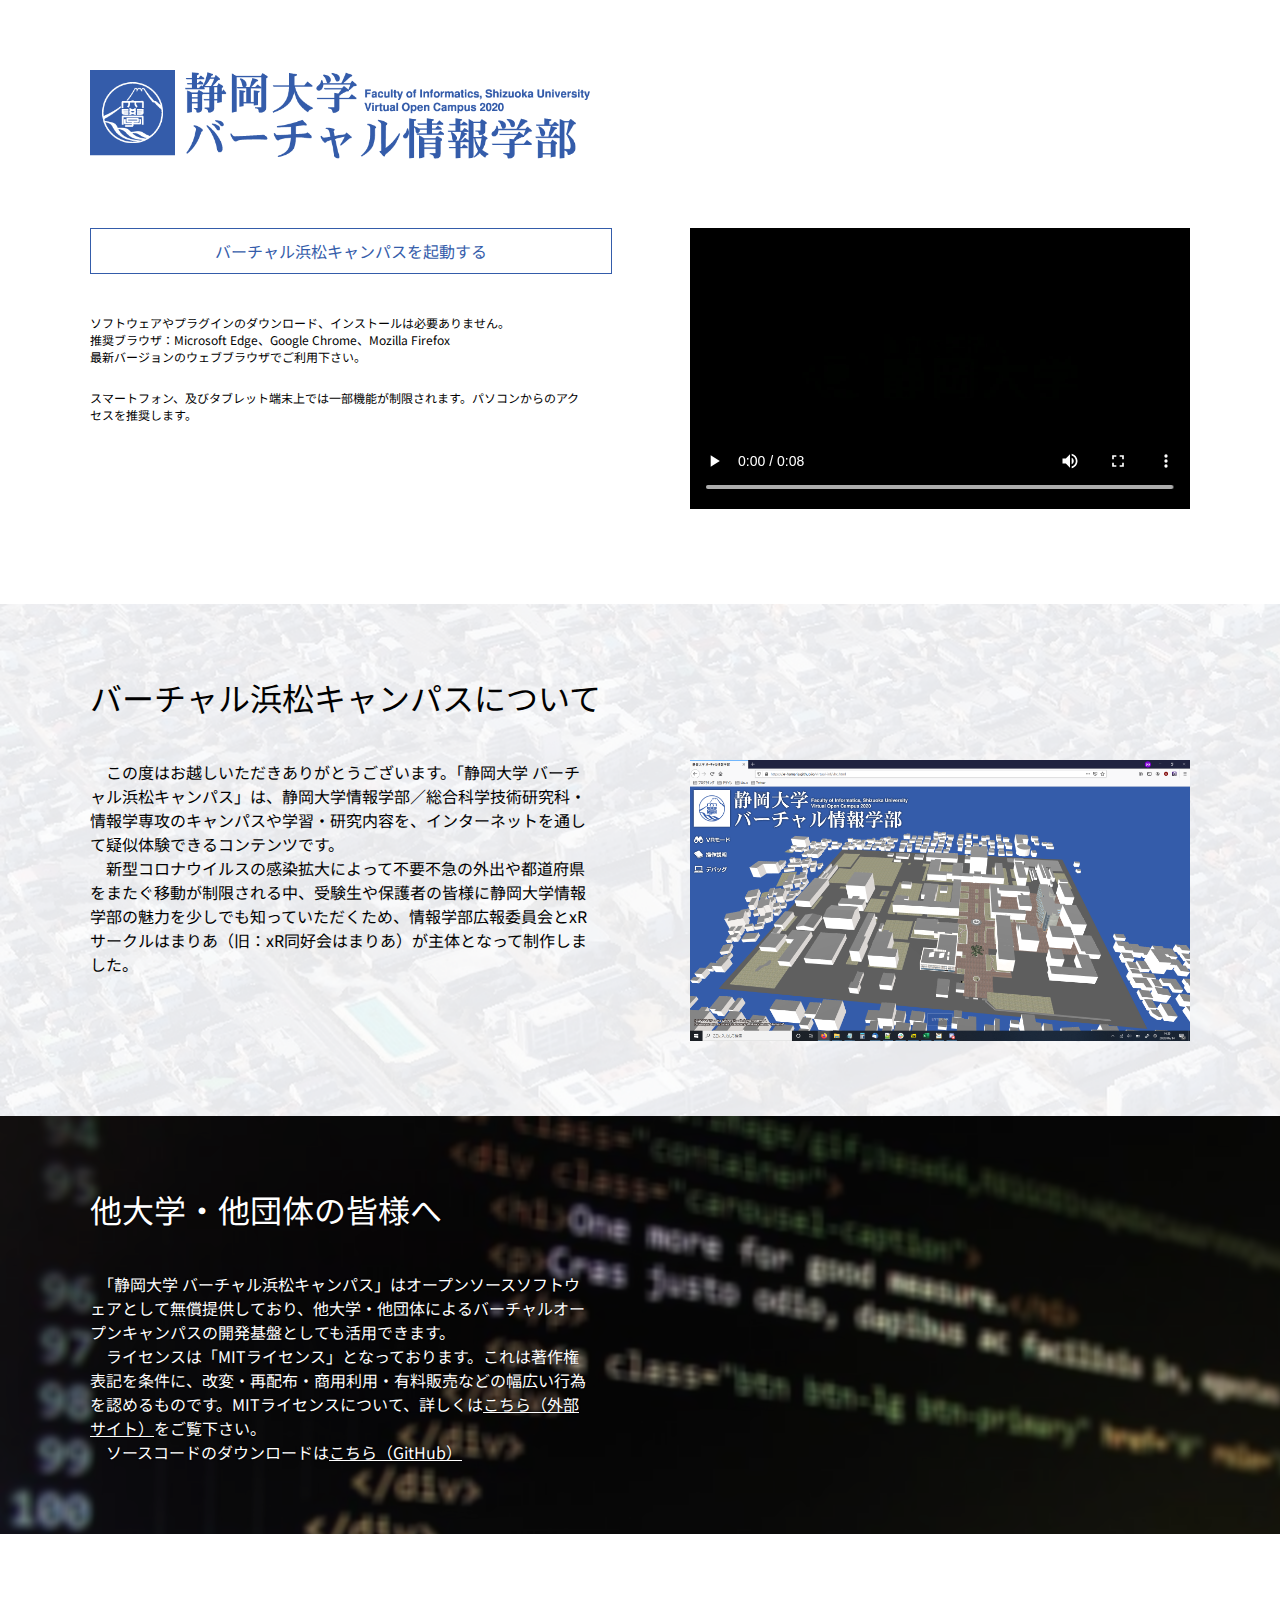
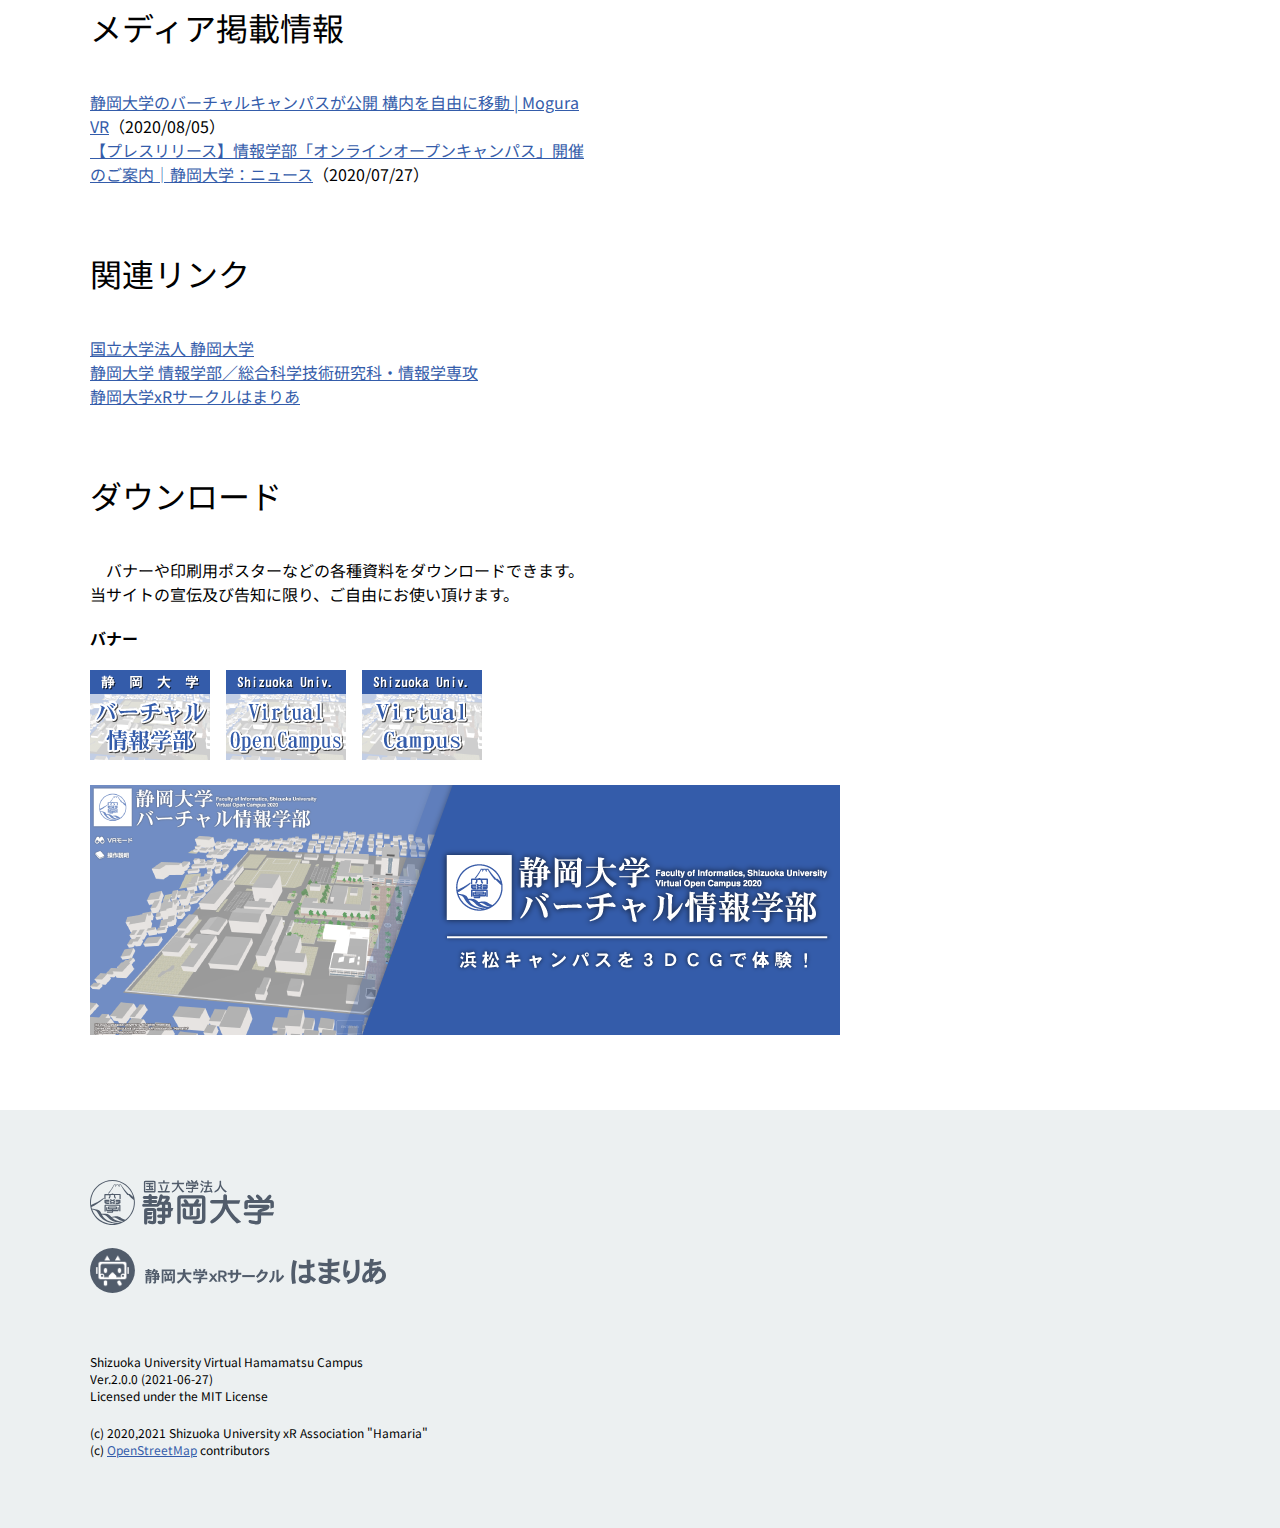
==== index.html @ 03c1c091 "Update index.html" ====
<!DOCTYPE html>
<html lang="ja">
	<head>
		<title>静岡大学 バーチャル浜松キャンパス</title>
		<meta charset="utf-8">
		<meta name="viewport" content="width=device-width,initial-scale=1.0,minimum-scale=1.0,maximum-scale=1.0,user-scalable=no">
		<link href="https://fonts.googleapis.com/css2?family=Noto+Sans+JP:wght@400;700&display=swap" rel="stylesheet"> 
		<link rel="stylesheet" href="css/main.css">
		<link rel="shortcut icon" type="image/x-icon" href="img/favicon.ico">
		
		<!-- xr-hamaria.github.io 以外のドメインで当システムを運用する場合は、以下のコードを編集してください -->
		<meta name="description" content="静岡大学情報学部／総合科学技術研究科・情報学専攻のキャンパスを3DCGで体験できるオンラインコンテンツです。">
		<meta name="twitter:card" content="summary">
		<meta property="og:title" content="静岡大学 バーチャル浜松キャンパス">
		<meta property="og:description" content="静岡大学情報学部／総合科学技術研究科・情報学専攻のキャンパスを3DCGで体験できるオンラインコンテンツです。">
		<meta property="og:image" content="https://xr-hamaria.github.io/virtual-inf/img/cards.png">
		<script async src="https://www.googletagmanager.com/gtag/js?id=UA-103554097-3"></script>
		<script>
		  window.dataLayer = window.dataLayer || [];
		  function gtag(){dataLayer.push(arguments);}
		  gtag('js', new Date());
		  gtag('config', 'UA-103554097-3');
		</script>
		<!-- ここまで -->
		
	</head>
	<body>
		<div class="page">
			<div class="wrapper">
				<h1><img src="img/logo.png" class="wrapper-logo"></h1>
				<div class="wrapper-left">
					<a href="vhc.html" class="wrapper-start"><div>バーチャル浜松キャンパスを起動する</div></a>
					<div class="wrapper-info">
						ソフトウェアやプラグインのダウンロード、インストールは必要ありません。<br>
						推奨ブラウザ：Microsoft Edge、Google Chrome、Mozilla Firefox<br>
						最新バージョンのウェブブラウザでご利用下さい。<br>
					</div><br>
					<div class="wrapper-info">
						スマートフォン、及びタブレット端末上では一部機能が制限されます。パソコンからのアクセスを推奨します。
					</div>
				</div>
				<div class="wrapper-right">
					<video src="movie/movie.mp4" class="wrapper-movie" controls></video>
				</div>
			</div>
		</div>
		
		<!-- バーチャル浜松キャンパスについて -->
		<div class="page" style="background-image: url('img/bg_about.png')">
			<div class="wrapper">
				<h1>バーチャル浜松キャンパスについて</h1>
				<div class="wrapper-left">
					<p>
						　この度はお越しいただきありがとうございます。「静岡大学 バーチャル浜松キャンパス」は、静岡大学情報学部／総合科学技術研究科・情報学専攻のキャンパスや学習・研究内容を、インターネットを通して疑似体験できるコンテンツです。<br>
						　新型コロナウイルスの感染拡大によって不要不急の外出や都道府県をまたぐ移動が制限される中、受験生や保護者の皆様に静岡大学情報学部の魅力を少しでも知っていただくため、情報学部広報委員会とxRサークルはまりあ（旧：xR同好会はまりあ）が主体となって制作しました。
					</p>
				</div>
				<div class="wrapper-right">
					<img src="img/scshot.png" class="wrapper-image">
				</div>
			</div>
		</div>
		
		<!-- 他大学・他団体の皆様へ -->
		<div class="page page-white" style="background-image: url('img/bg_oss.png')">
			<div class="wrapper">
				<h1>他大学・他団体の皆様へ</h1>
				<div class="wrapper-left">
					<p>
						　「静岡大学 バーチャル浜松キャンパス」はオープンソースソフトウェアとして無償提供しており、他大学・他団体によるバーチャルオープンキャンパスの開発基盤としても活用できます。<br>
						　ライセンスは「MITライセンス」となっております。これは著作権表記を条件に、改変・再配布・商用利用・有料販売などの幅広い行為を認めるものです。MITライセンスについて、詳しくは<a href="https://wisdommingle.com/mit-license/" target="blank">こちら（外部サイト）</a>をご覧下さい。<br>
						　ソースコードのダウンロードは<a href="https://github.com/xr-hamaria/virtual-inf" target="blank">こちら（GitHub）</a>
					</p>
				</div>
			</div>
		</div>
		
		<!-- 関連リンク -->
		<div class="page">
			<div class="wrapper">
				<h1>メディア掲載情報</h1>
				<div class="wrapper-left">
					<p>
						<a href="https://www.moguravr.com/shizuoka-univ-virtual-campus/" target="blank">静岡大学のバーチャルキャンパスが公開 構内を自由に移動 | Mogura VR</a>（2020/08/05）<br>
						<a href="https://www.shizuoka.ac.jp/news/detail.html?CN=6515" target="blank">【プレスリリース】情報学部「オンラインオープンキャンパス」開催のご案内│静岡大学：ニュース</a>（2020/07/27）
					</p>
				</div>
			</div><br>
			<div class="wrapper">
				<h1>関連リンク</h1>
				<div class="wrapper-left">
					<p>
						<a href="https://www.shizuoka.ac.jp/" target="blank">国立大学法人 静岡大学</a><br>
						<a href="https://www.inf.shizuoka.ac.jp/" target="blank">静岡大学 情報学部／総合科学技術研究科・情報学専攻</a><br>
						<a href="https://xr-hamaria.github.io/" target="blank">静岡大学xRサークルはまりあ</a>
					</p>
				</div>
			</div><br>
			<div class="wrapper">
				<h1>ダウンロード</h1>
				<div class="wrapper-left">
					<p>
						　バナーや印刷用ポスターなどの各種資料をダウンロードできます。当サイトの宣伝及び告知に限り、ご自由にお使い頂けます。
					</p>
					<p>
						<b>バナー</b>
					</p>
					<p>
						<img src="img/proclamation/banner_120_90.png">　<img src="img/proclamation/banner_120_90_en.png">　<img src="img/proclamation/banner_120_90_en2.png"><br>
					</p>
					<p>
						<img src="img/proclamation/banner_750px.png" class="wrapper-large-banner">
					</p>
				</div>
			</div>
		</div>
		
		<!-- フッター -->
		<div class="page footer">
			<div class="wrapper">
				<p>
					<a href="https://www.shizuoka.ac.jp/" target="blank"><img src="img/shizuoka_univ.svg"></a>
				</p>
				<p>
					<a href="https://xr-hamaria.github.io/" target="blank"><img src="img/hamaria.svg"></a>
				</p><br>
				<p>
					Shizuoka University Virtual Hamamatsu Campus<br>
					Ver.2.0.0 (2021-06-27)<br>
					Licensed under the MIT License<br>
				</p>
				<p>
					(c) 2020,2021 Shizuoka University xR Association "Hamaria"<br>
					(c) <a href="https://www.openstreetmap.org/" target="blank">OpenStreetMap</a> contributors
				</p>
			</div>
		</div>

	</body>
</html>
---- css/main.css ----
* {
	margin: 0;
	padding: 0;
}

body {
	font-family: "Noto Sans JP", "ヒラギノ角ゴ Pro W3", "Hiragino Kaku Gothic Pro", "メイリオ", Meiryo, Osaka, "ＭＳ Ｐゴシック", "MS PGothic", sans-serif;
	font-size: 16px;
}

p a {
	color: rgb(52, 92, 170);
}

p a:hover {
	opacity: 0.7;
}

.page {
	padding: 50px 0;
}

.page-white {
	color: rgb(255, 255, 255);
	text-shadow: 0 0 2px rgb(0, 0, 0);
}

.page-white a {
	color: rgb(255, 255, 255);
}

.wrapper {
	width: 1100px;
	margin: auto;
	overflow: hidden;
}

.wrapper h1 {
	margin: 20px 0;
	font-size: 32px;
	font-weight: normal;
}

.wrapper p {
	margin: 20px 0;
}

.wrapper-logo {
	width: 500px;
}

.wrapper-left {
	width: 500px;
	float: left;
	box-sizing: border-box;
}

.wrapper-right {
	width: 500px;
	float: right;
	box-sizing: border-box;
}

.wrapper-start {
	text-decoration: none;
}

.wrapper-start div {
	width: 500px;
	margin: 40px 0;
	padding: 10px;
	border: solid 1px rgb(52, 92, 170);
	text-align: center;
	color: rgb(52, 92, 170);
}

.wrapper-start div:hover {
	background-color: rgb(52, 92, 170);
	color: rgb(255, 255, 255);
	opacity: 1;
}

.wrapper-info {
	font-size: 12px;
}

.wrapper-movie {
	width: 500px;
	margin: 40px 0;
}

.wrapper-image {
	width: 500px;
	margin: 20px 0;
}

.footer {
	background-color: rgb(236, 240, 241);
	font-size: 12px;
}

@media screen and ( max-width: 1120px ){
	body {
		margin-top: -60px;
	}
	.page, .wrapper, .wrapper-left, .wrapper-right, .footer, .wrapper-logo, .wrapper-movie, .wrapper-image, .wrapper-start div {
		width: 100%;
		box-sizing: border-box;
	}
	.wrapper {
		padding: 30px;
	}
	.wrapper-start {
		display: block;
		margin-top: -20px;
	}
}

@media screen and ( max-width: 820px ){
	.wrapper-large-banner {
		width: 80%;
	}
}
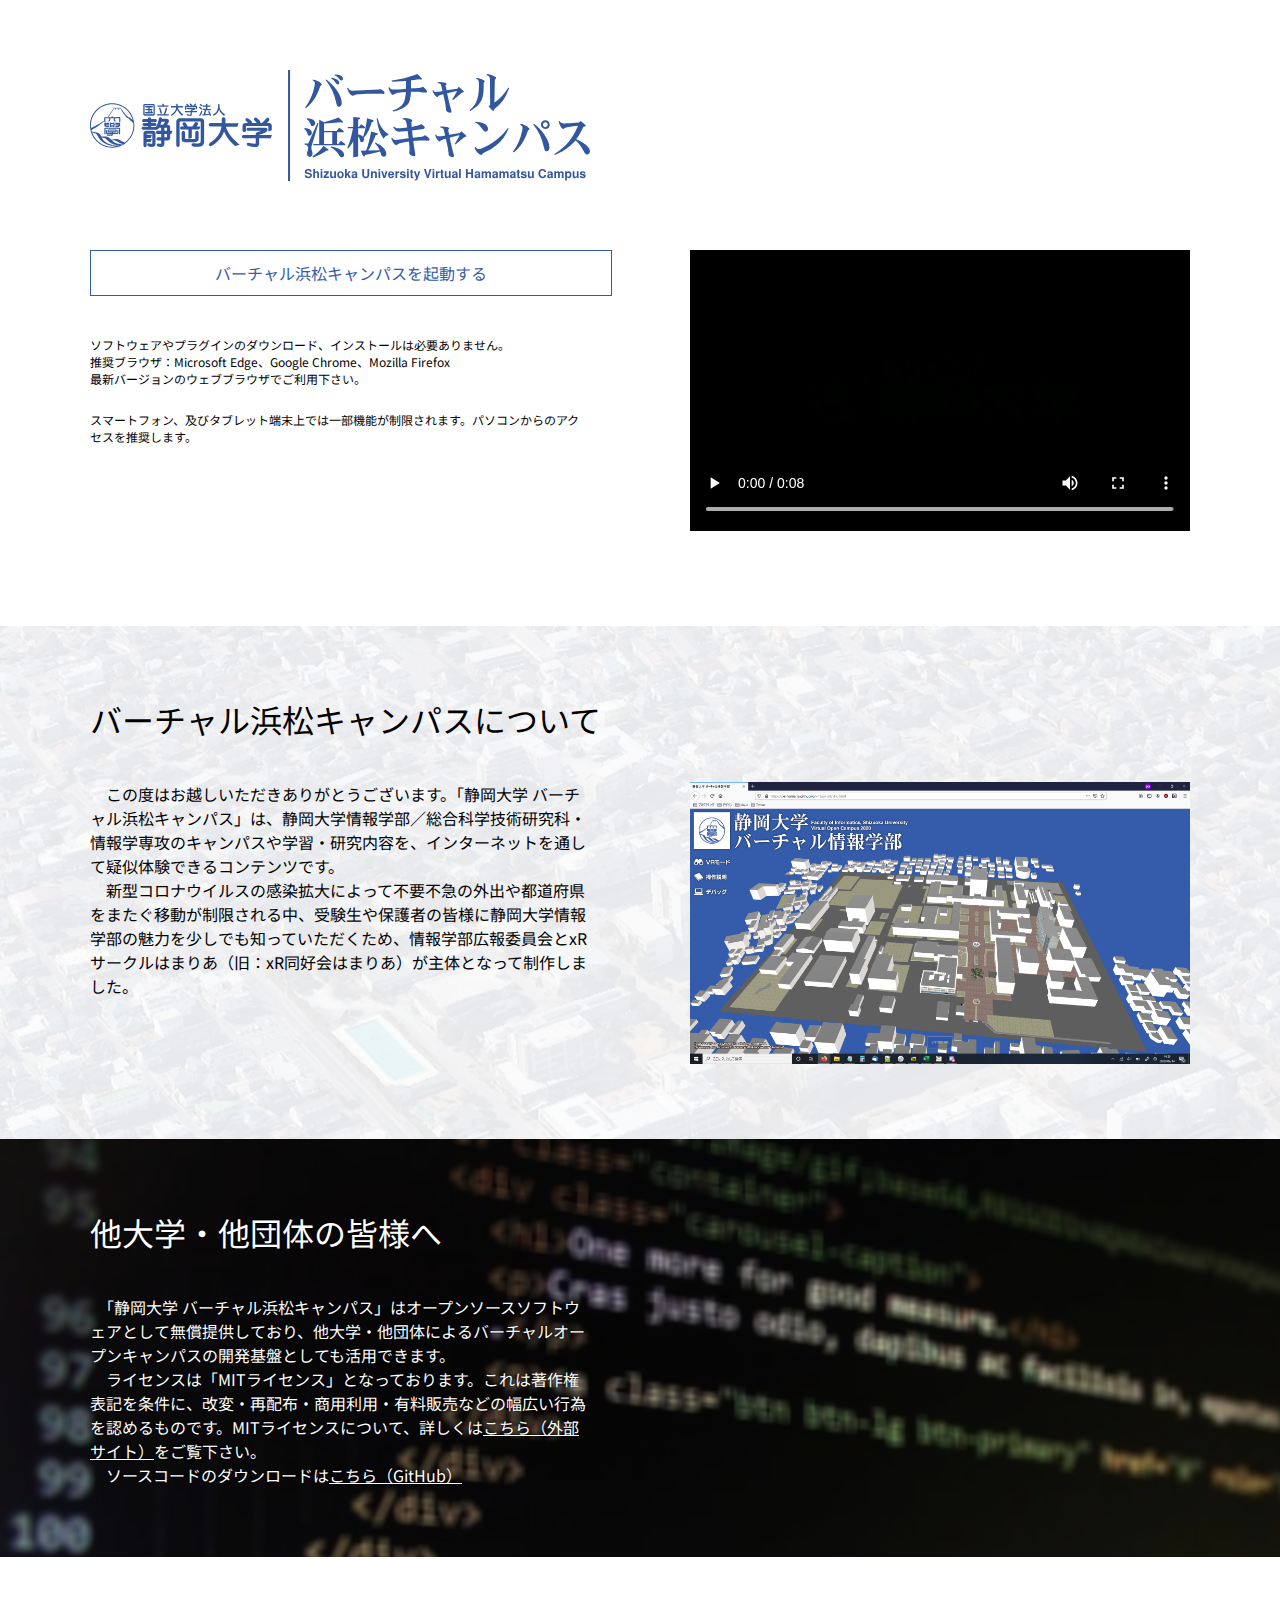
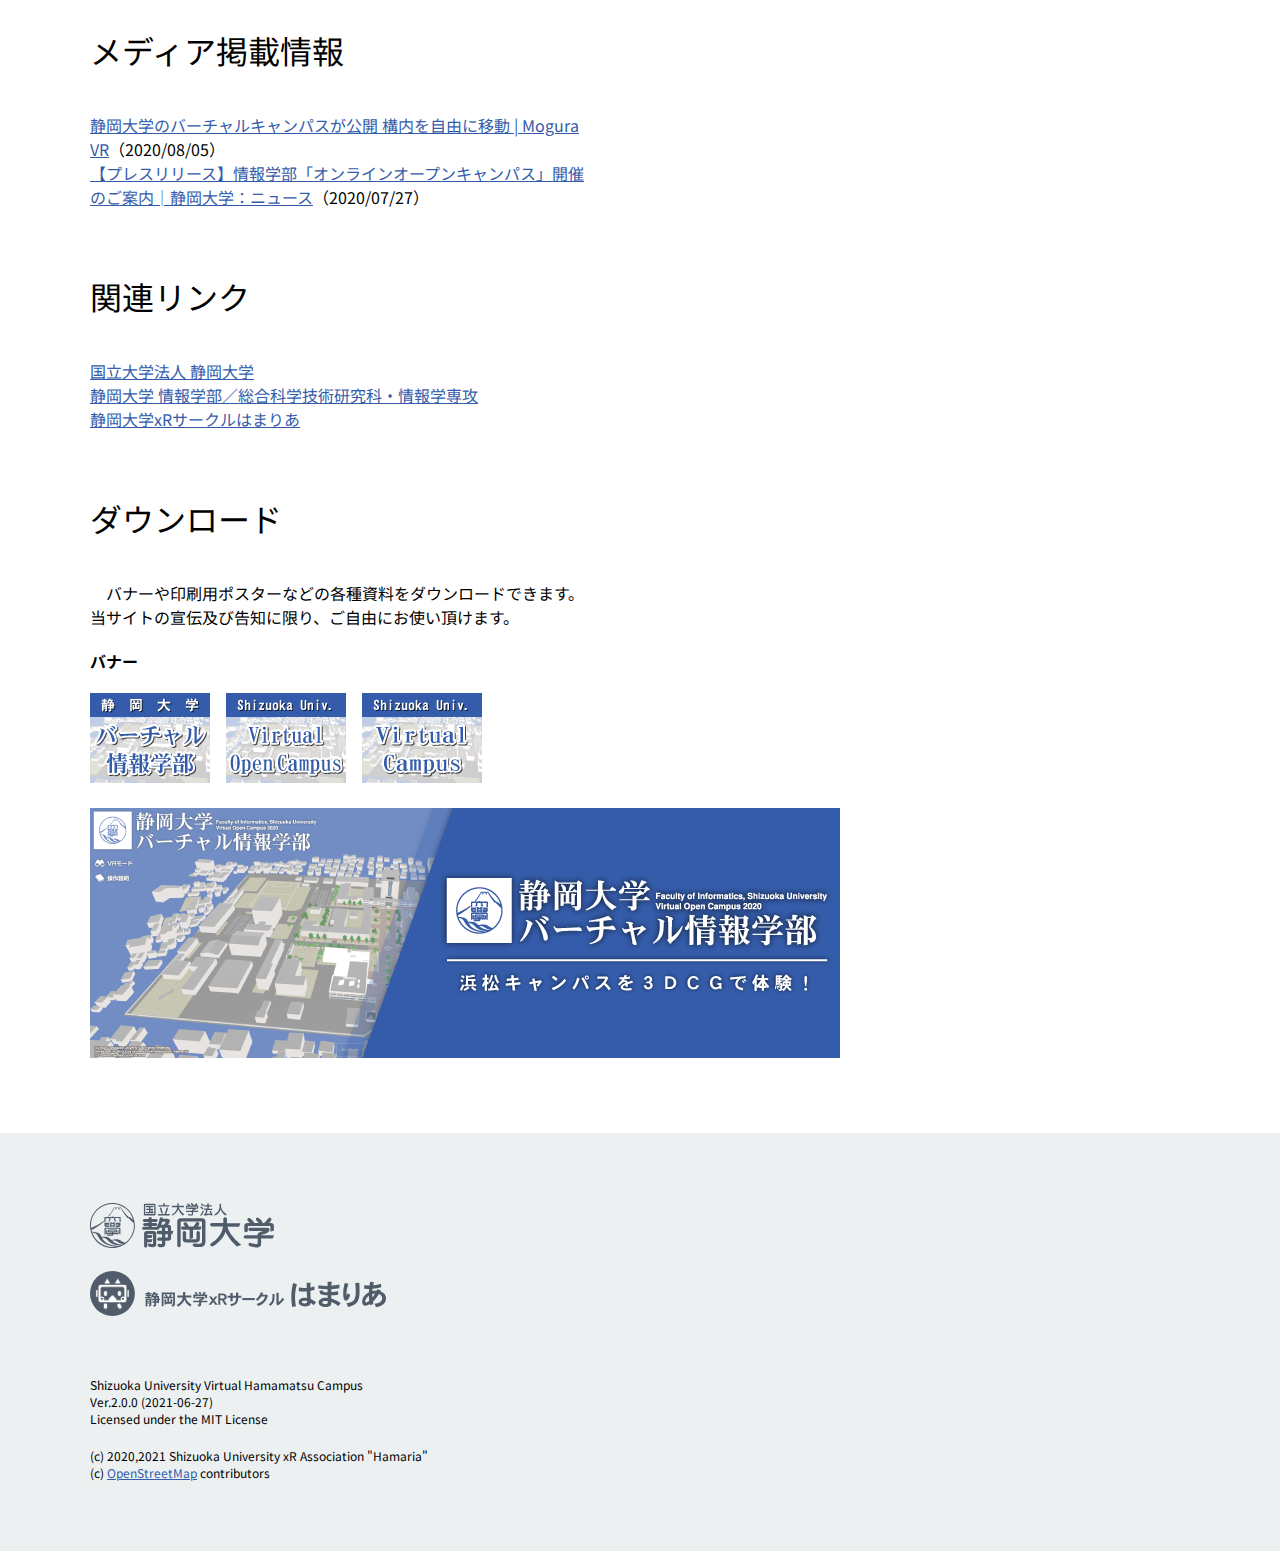
==== commit 4ef7b130: "Organize files" ====
--- a/index.html
+++ b/index.html
@@ -27,7 +27,7 @@
 	<body>
 		<div class="page">
 			<div class="wrapper">
-				<h1><img src="img/logo.png" class="wrapper-logo"></h1>
+				<h1><img src="img/index_logo.svg" class="wrapper-logo"></h1>
 				<div class="wrapper-left">
 					<a href="vhc.html" class="wrapper-start"><div>バーチャル浜松キャンパスを起動する</div></a>
 					<div class="wrapper-info">
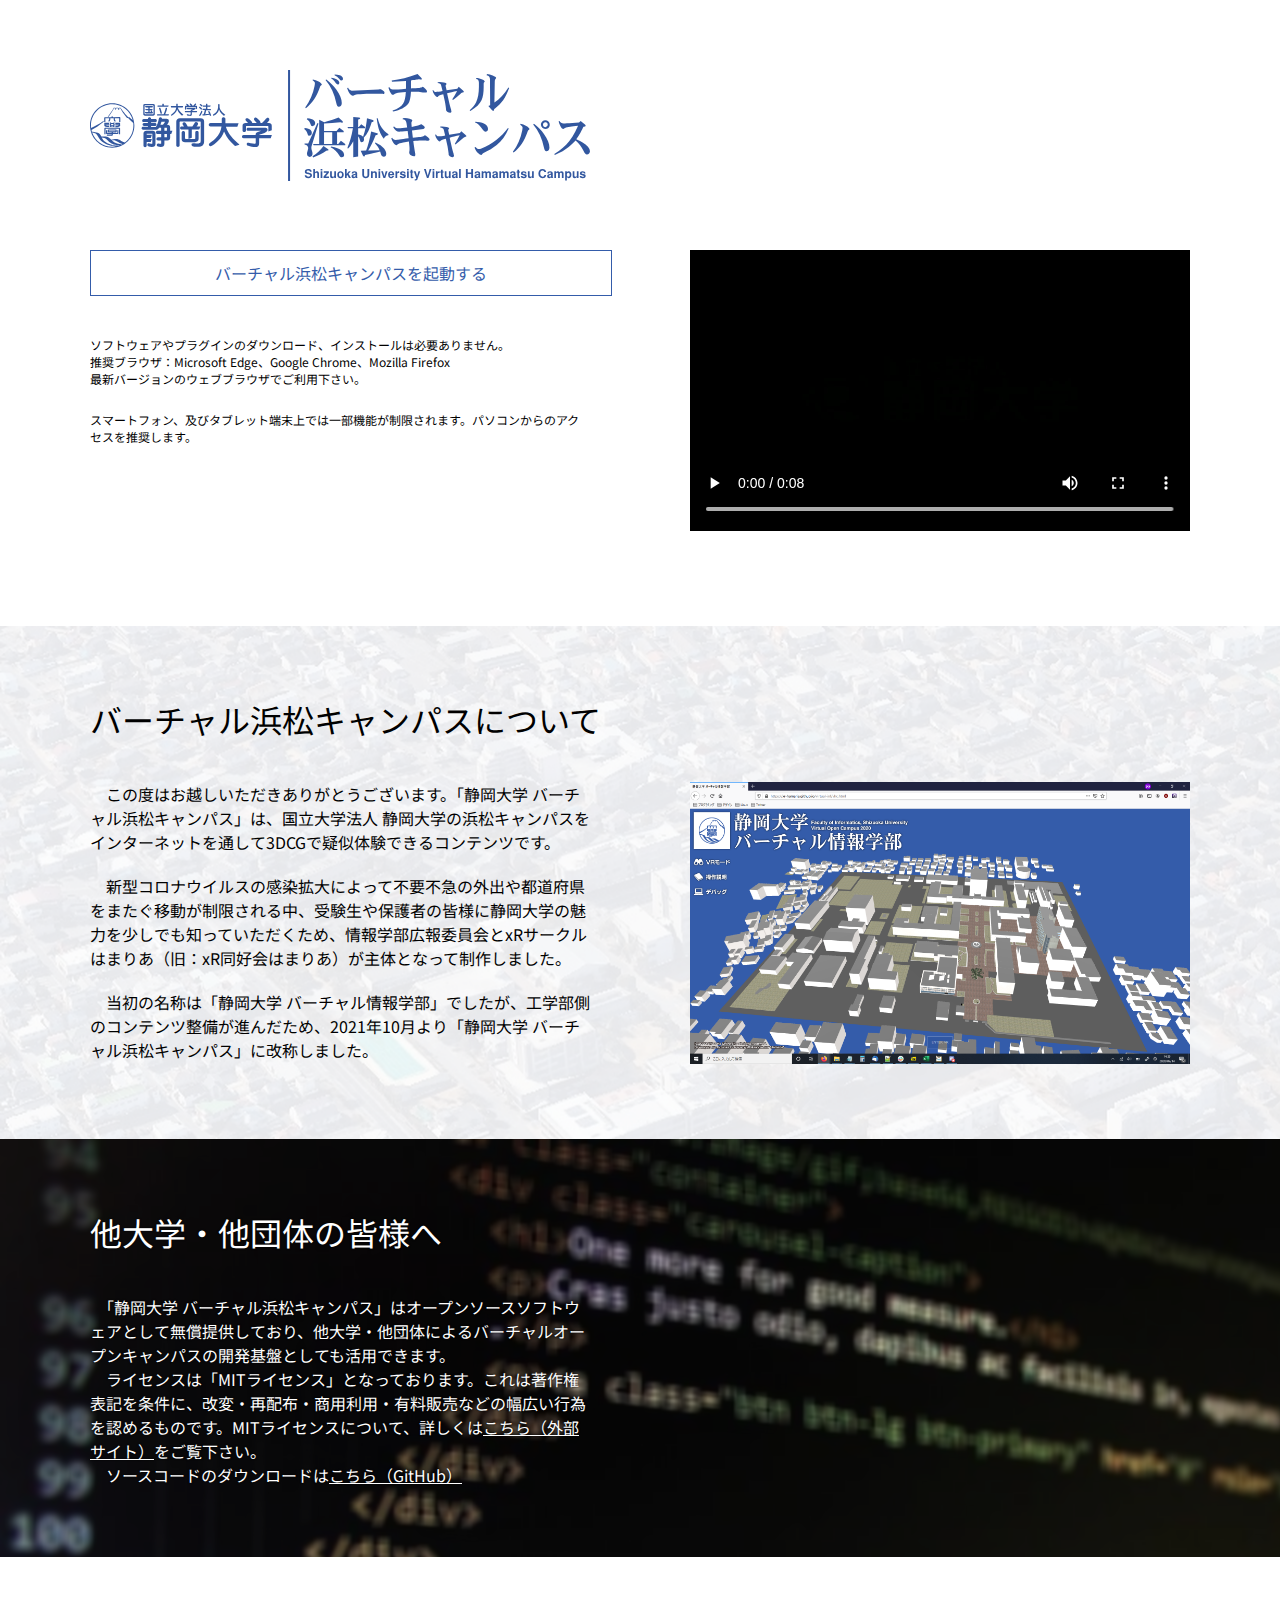
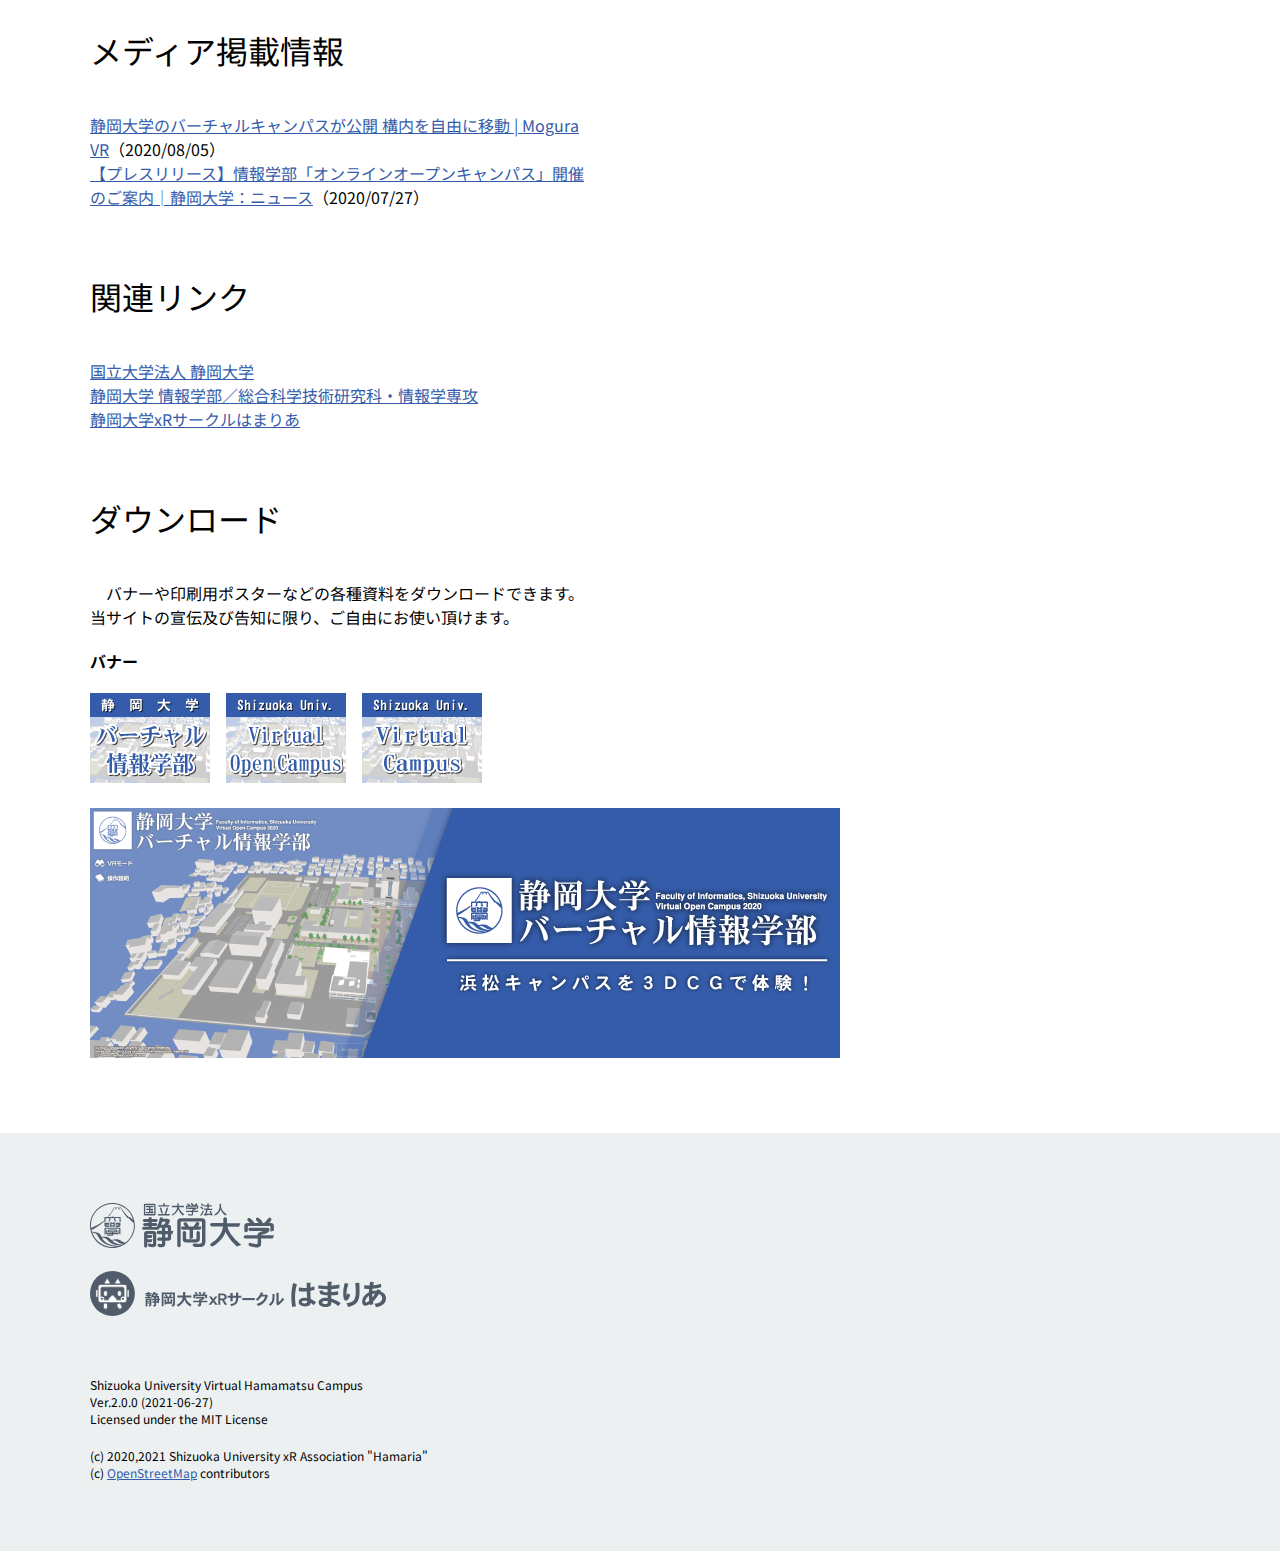
==== commit 8ed7c47b: "Update contents" ====
--- a/index.html
+++ b/index.html
@@ -51,8 +51,13 @@
 				<h1>バーチャル浜松キャンパスについて</h1>
 				<div class="wrapper-left">
 					<p>
-						　この度はお越しいただきありがとうございます。「静岡大学 バーチャル浜松キャンパス」は、静岡大学情報学部／総合科学技術研究科・情報学専攻のキャンパスや学習・研究内容を、インターネットを通して疑似体験できるコンテンツです。<br>
-						　新型コロナウイルスの感染拡大によって不要不急の外出や都道府県をまたぐ移動が制限される中、受験生や保護者の皆様に静岡大学情報学部の魅力を少しでも知っていただくため、情報学部広報委員会とxRサークルはまりあ（旧：xR同好会はまりあ）が主体となって制作しました。
+						　この度はお越しいただきありがとうございます。「静岡大学 バーチャル浜松キャンパス」は、国立大学法人 静岡大学の浜松キャンパスをインターネットを通して3DCGで疑似体験できるコンテンツです。
+					</p>
+					<p>
+						　新型コロナウイルスの感染拡大によって不要不急の外出や都道府県をまたぐ移動が制限される中、受験生や保護者の皆様に静岡大学の魅力を少しでも知っていただくため、情報学部広報委員会とxRサークルはまりあ（旧：xR同好会はまりあ）が主体となって制作しました。
+					</p>
+					<p>
+						　当初の名称は「静岡大学 バーチャル情報学部」でしたが、工学部側のコンテンツ整備が進んだため、2021年10月より「静岡大学 バーチャル浜松キャンパス」に改称しました。
 					</p>
 				</div>
 				<div class="wrapper-right">
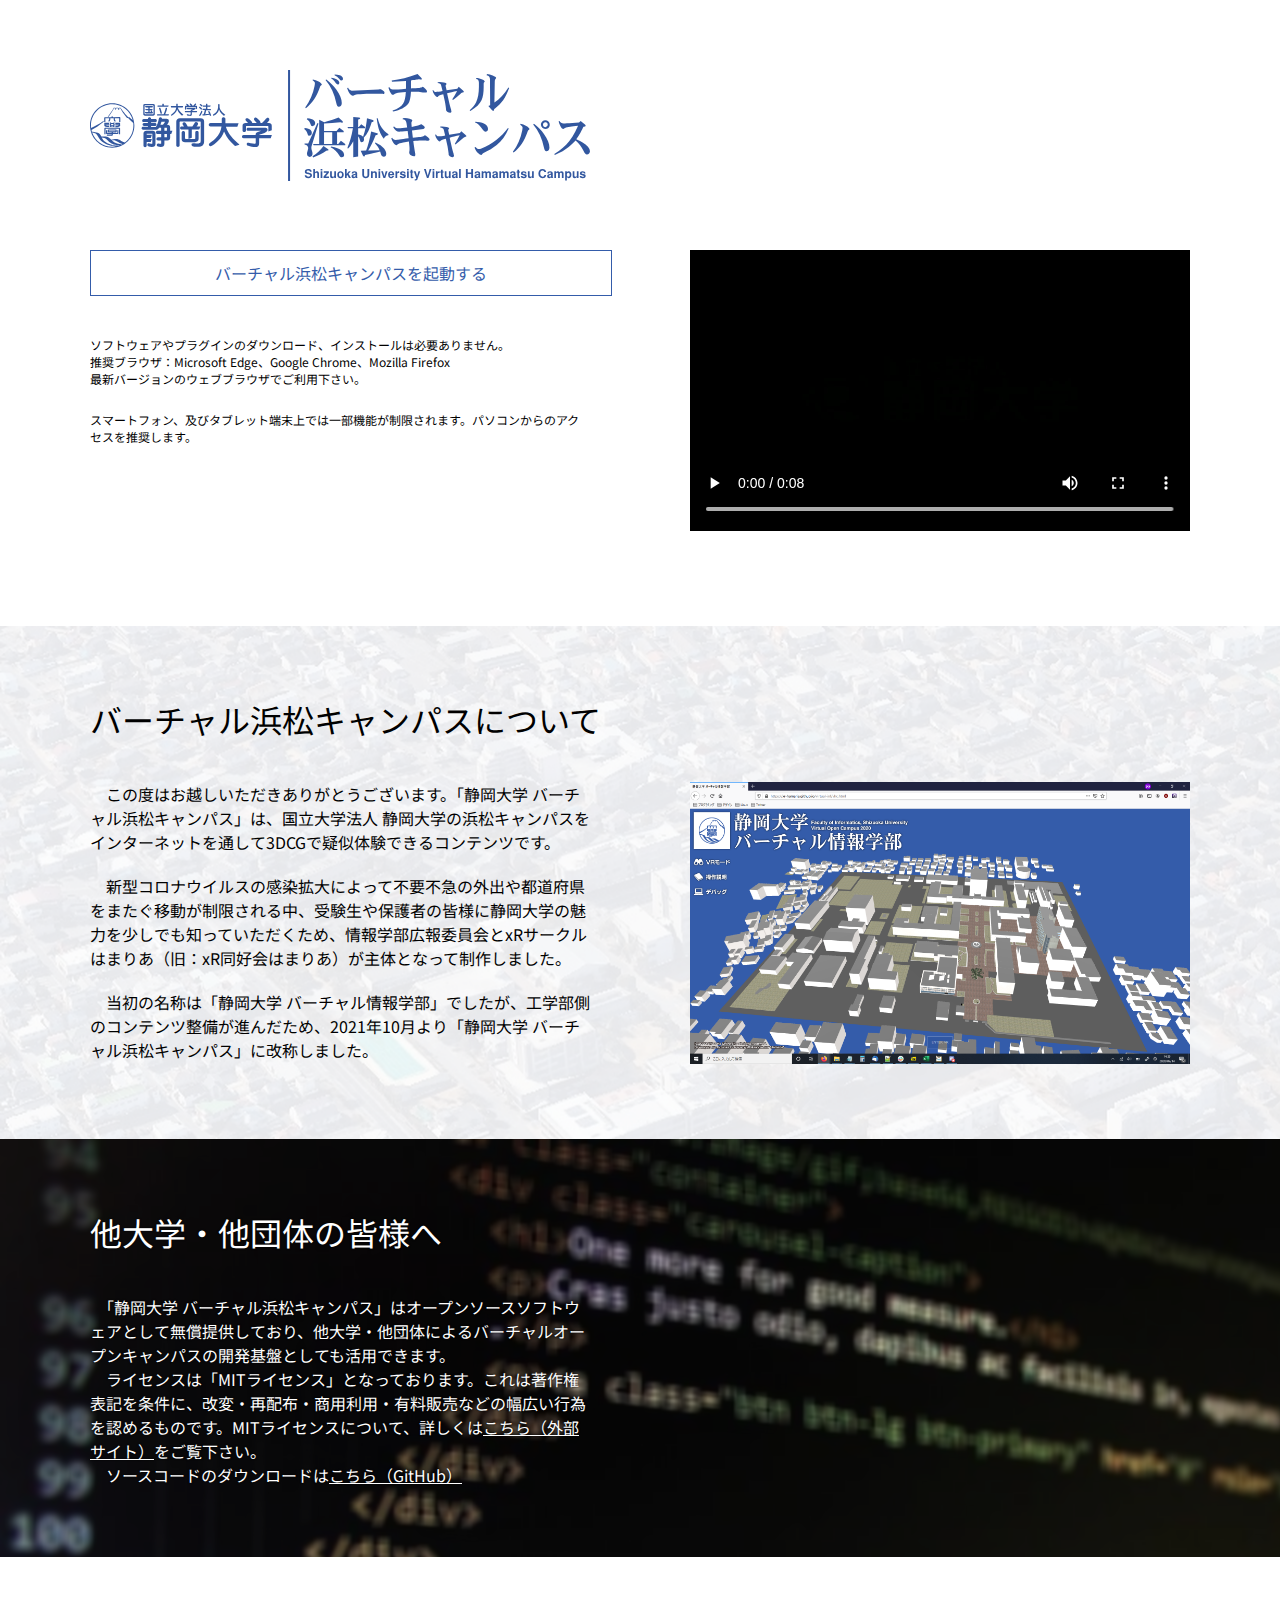
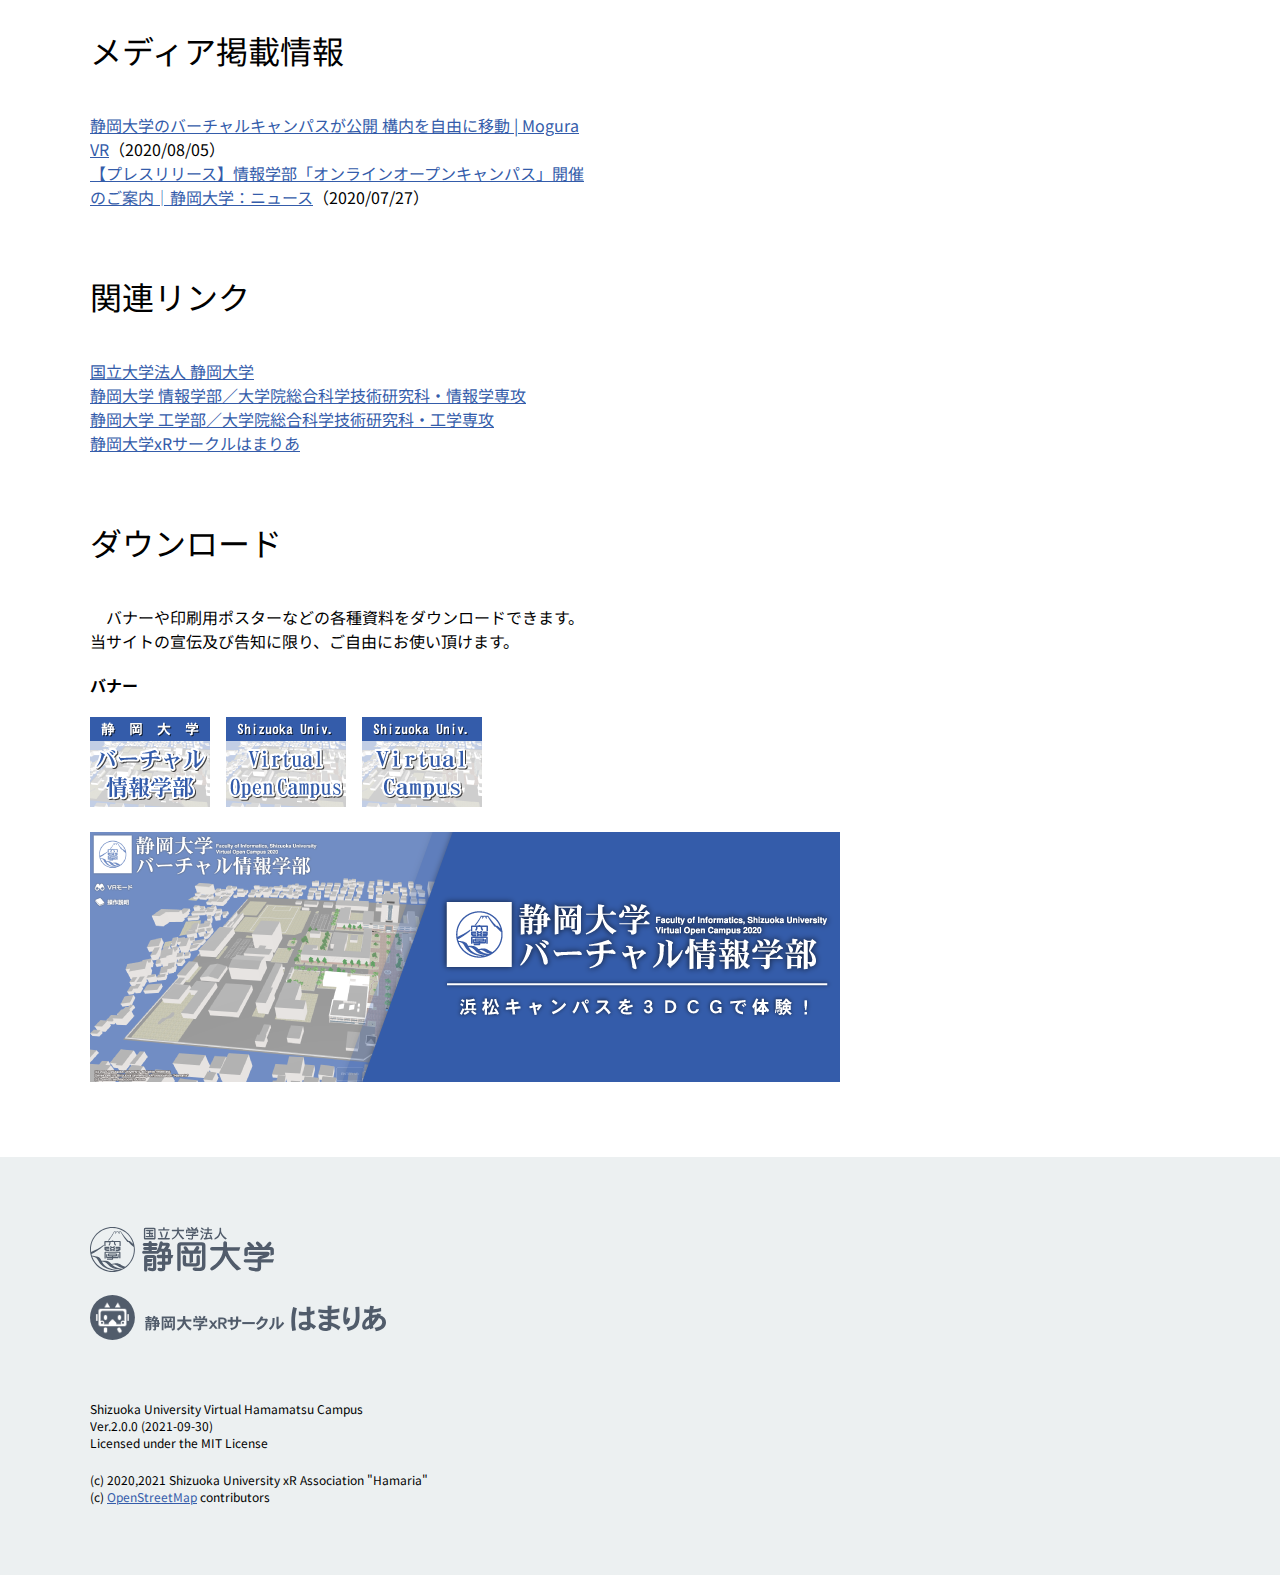
==== commit 5ca42449: "Update promotion movie" ====
--- a/index.html
+++ b/index.html
@@ -9,10 +9,10 @@
 		<link rel="shortcut icon" type="image/x-icon" href="img/favicon.ico">
 		
 		<!-- xr-hamaria.github.io 以外のドメインで当システムを運用する場合は、以下のコードを編集してください -->
-		<meta name="description" content="静岡大学情報学部／総合科学技術研究科・情報学専攻のキャンパスを3DCGで体験できるオンラインコンテンツです。">
+		<meta name="description" content="静岡大学の浜松キャンパスを3DCGで体験できるオンラインコンテンツです。">
 		<meta name="twitter:card" content="summary">
 		<meta property="og:title" content="静岡大学 バーチャル浜松キャンパス">
-		<meta property="og:description" content="静岡大学情報学部／総合科学技術研究科・情報学専攻のキャンパスを3DCGで体験できるオンラインコンテンツです。">
+		<meta property="og:description" content="静岡大学の浜松キャンパスを3DCGで体験できるオンラインコンテンツです。">
 		<meta property="og:image" content="https://xr-hamaria.github.io/virtual-inf/img/cards.png">
 		<script async src="https://www.googletagmanager.com/gtag/js?id=UA-103554097-3"></script>
 		<script>
@@ -96,7 +96,8 @@
 				<div class="wrapper-left">
 					<p>
 						<a href="https://www.shizuoka.ac.jp/" target="blank">国立大学法人 静岡大学</a><br>
-						<a href="https://www.inf.shizuoka.ac.jp/" target="blank">静岡大学 情報学部／総合科学技術研究科・情報学専攻</a><br>
+						<a href="https://www.inf.shizuoka.ac.jp/" target="blank">静岡大学 情報学部／大学院総合科学技術研究科・情報学専攻</a><br>
+						<a href="https://www.eng.shizuoka.ac.jp/" target="blank">静岡大学 工学部／大学院総合科学技術研究科・工学専攻</a><br>
 						<a href="https://xr-hamaria.github.io/" target="blank">静岡大学xRサークルはまりあ</a>
 					</p>
 				</div>
@@ -131,7 +132,7 @@
 				</p><br>
 				<p>
 					Shizuoka University Virtual Hamamatsu Campus<br>
-					Ver.2.0.0 (2021-06-27)<br>
+					Ver.2.0.0 (2021-09-30)<br>
 					Licensed under the MIT License<br>
 				</p>
 				<p>
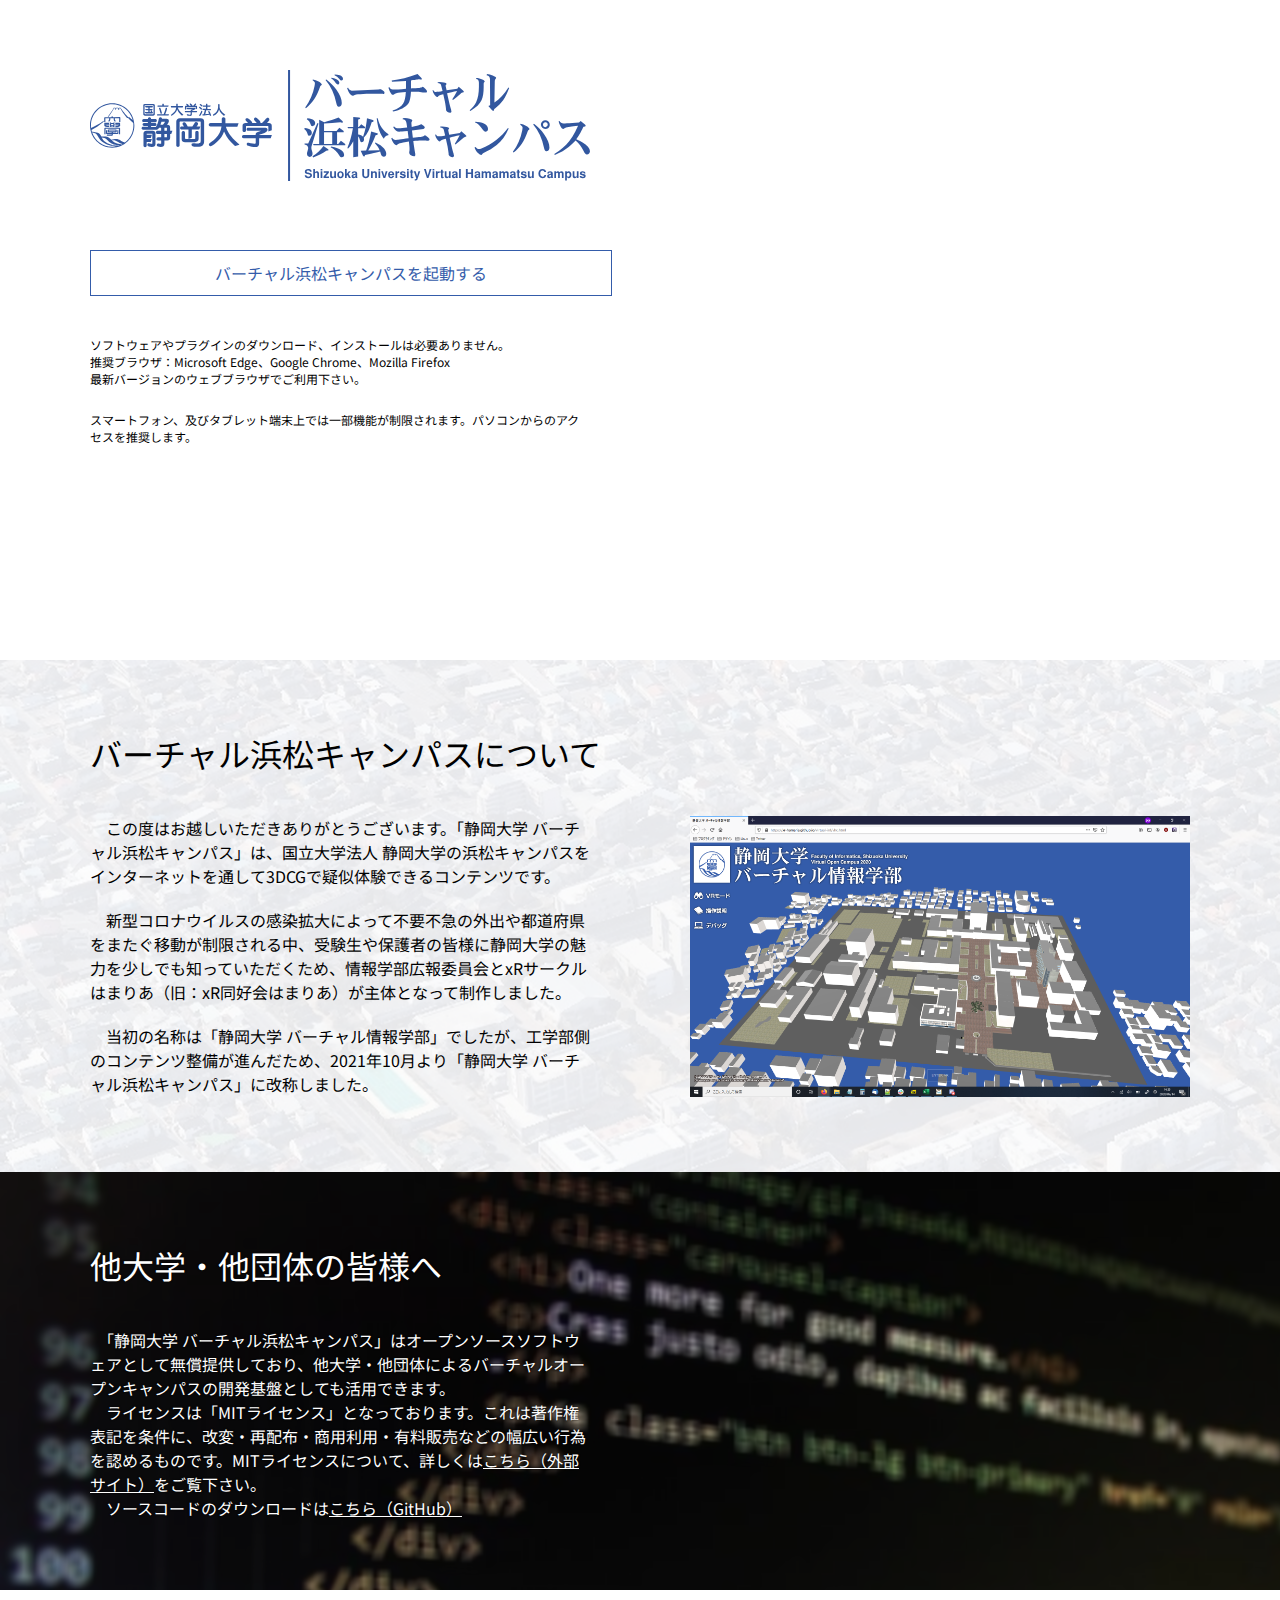
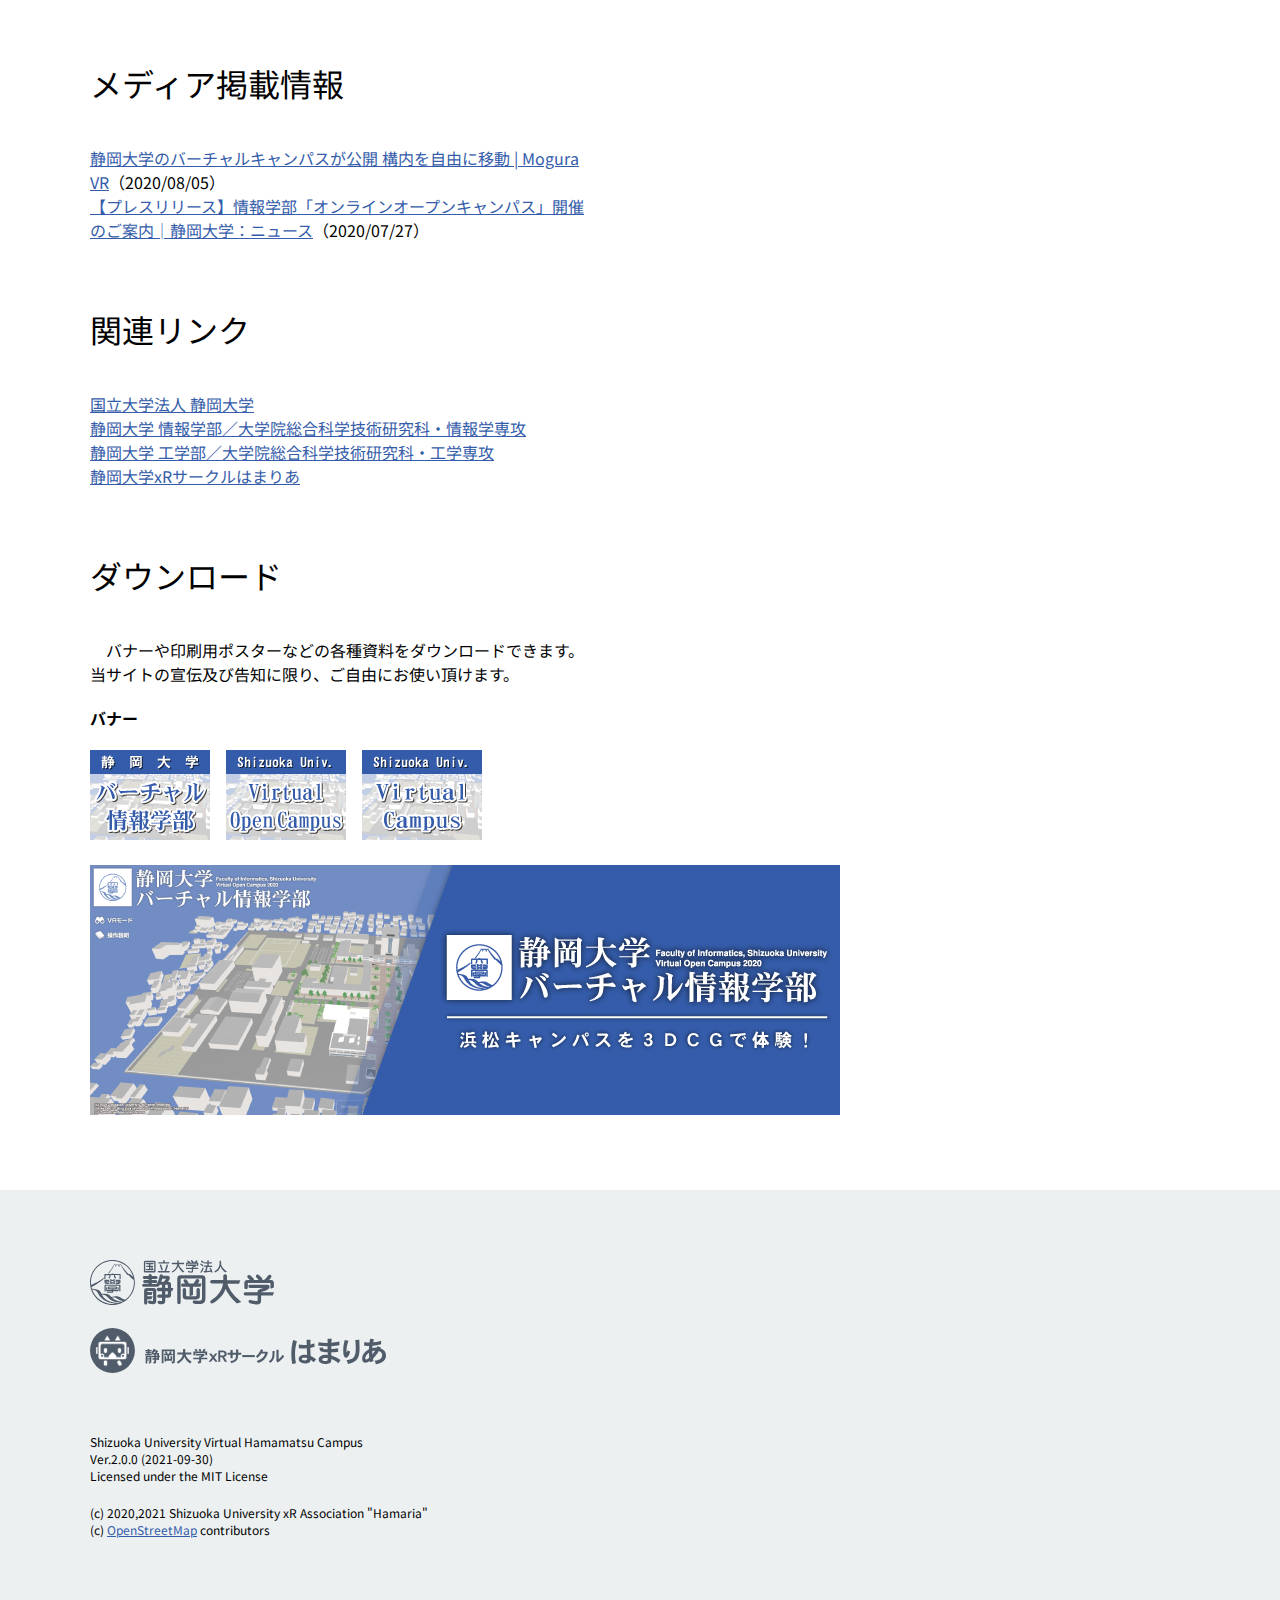
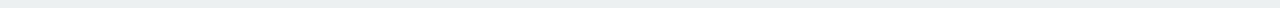
==== commit 86ff1d75: "Delete video files" ====
--- a/index.html
+++ b/index.html
@@ -40,7 +40,7 @@
 					</div>
 				</div>
 				<div class="wrapper-right">
-					<video src="movie/movie.mp4" class="wrapper-movie" controls></video>
+					<iframe class="wrapper-movie" width="560" height="315" src="https://www.youtube.com/embed/DSnOqoI3nFo" title="YouTube video player" frameborder="0" allow="accelerometer; autoplay; clipboard-write; encrypted-media; gyroscope; picture-in-picture" allowfullscreen></iframe>
 				</div>
 			</div>
 		</div>
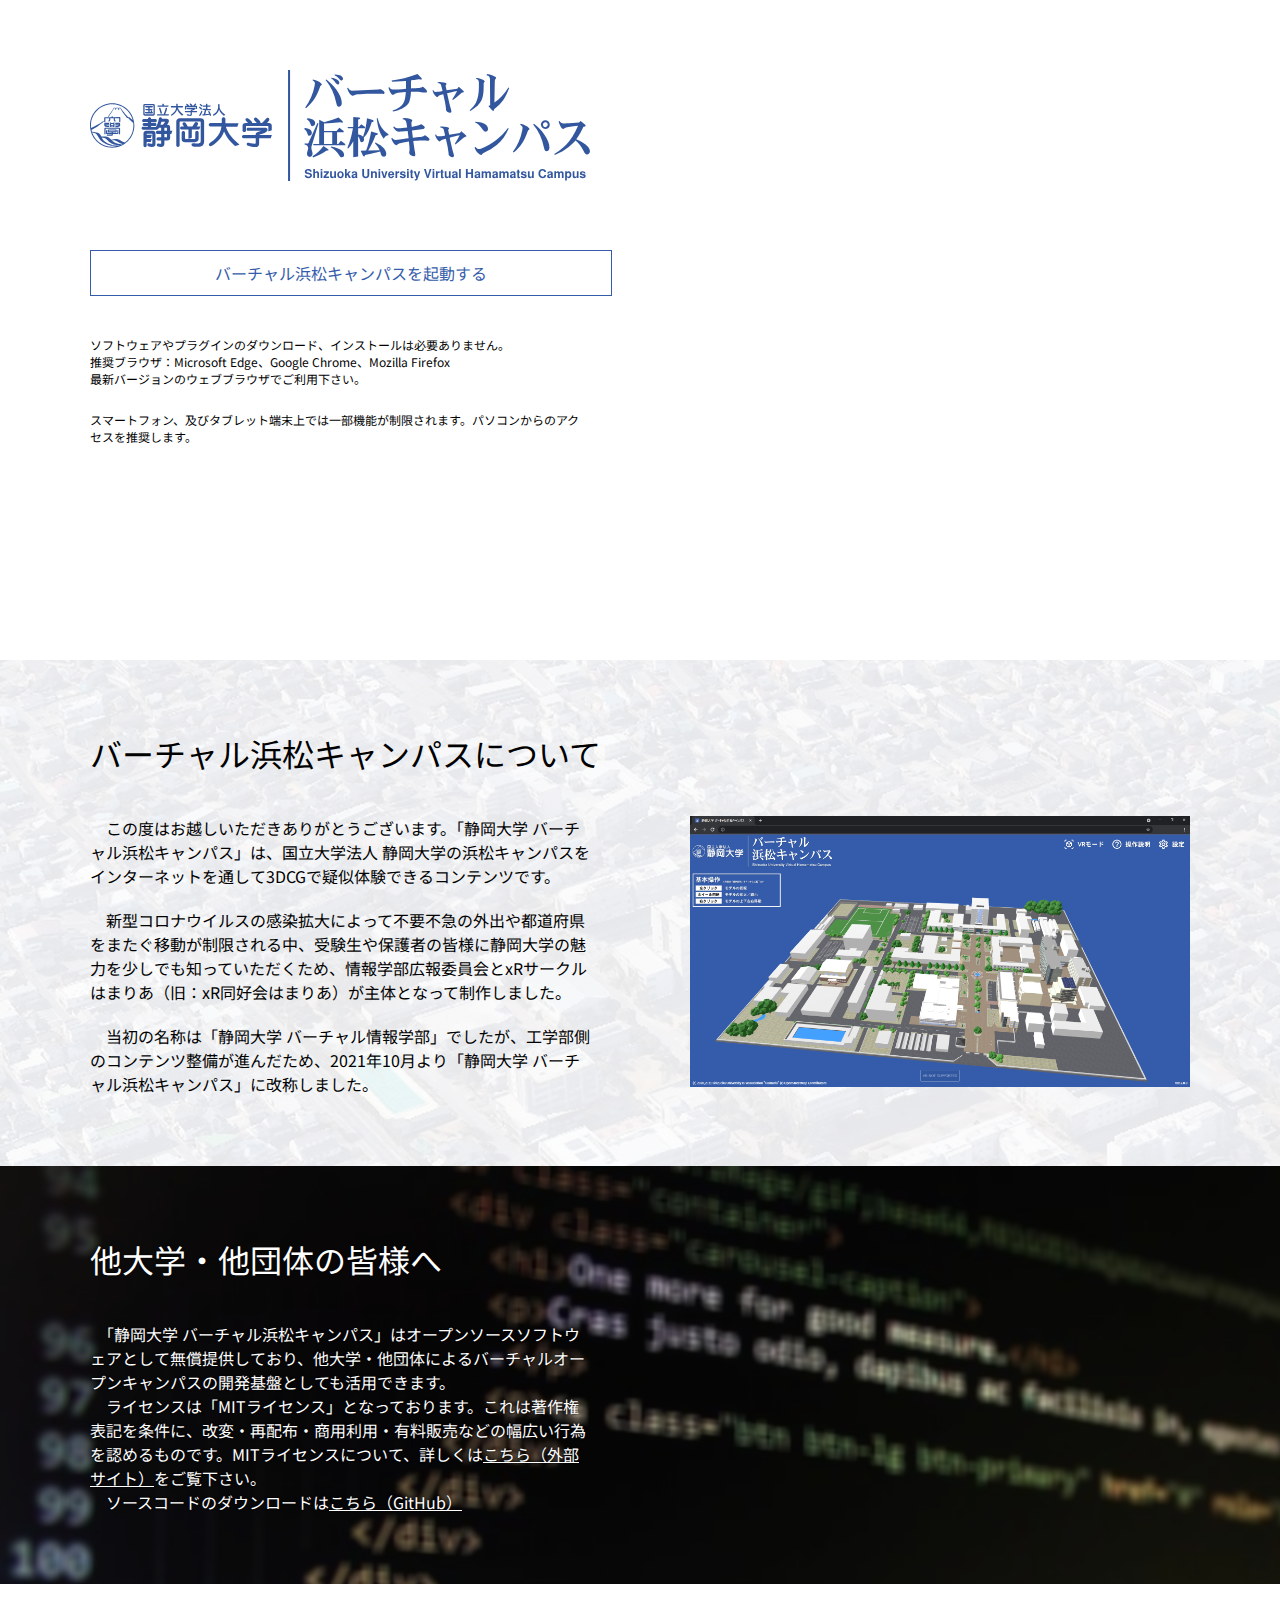
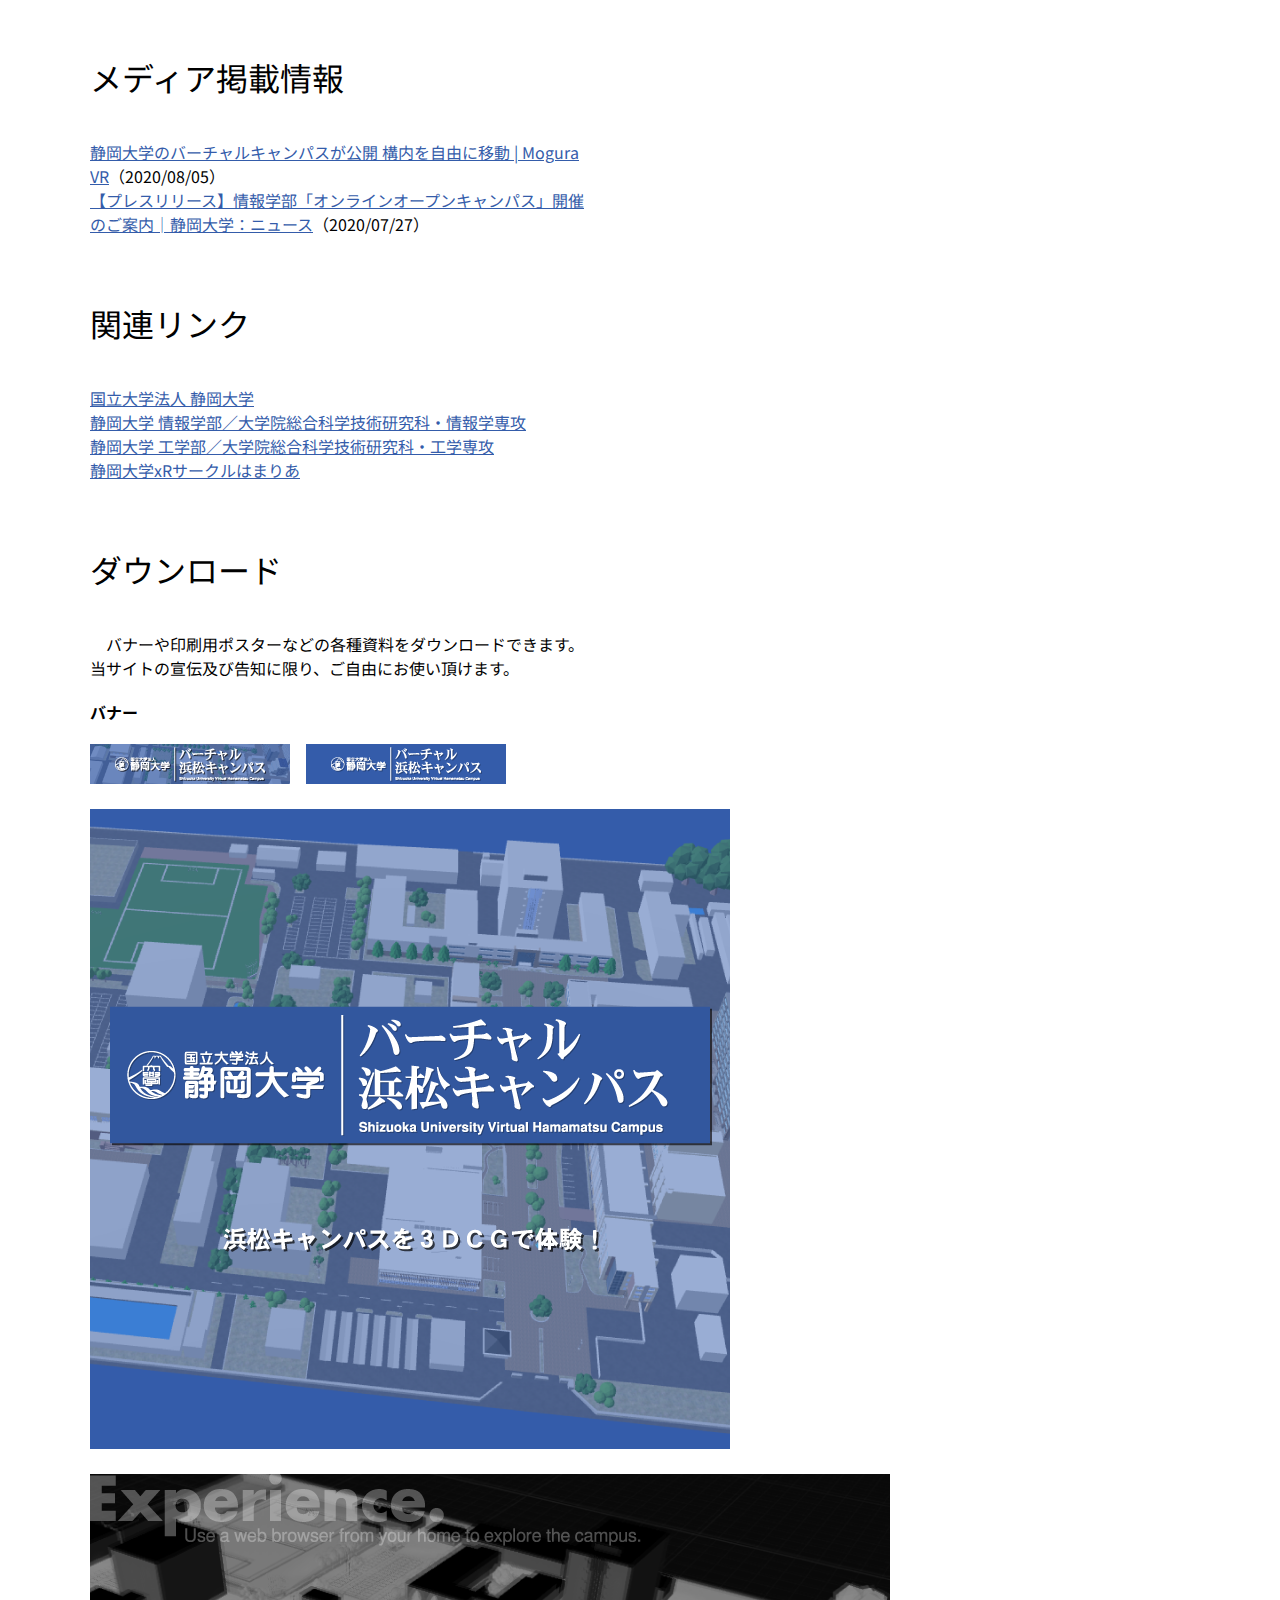
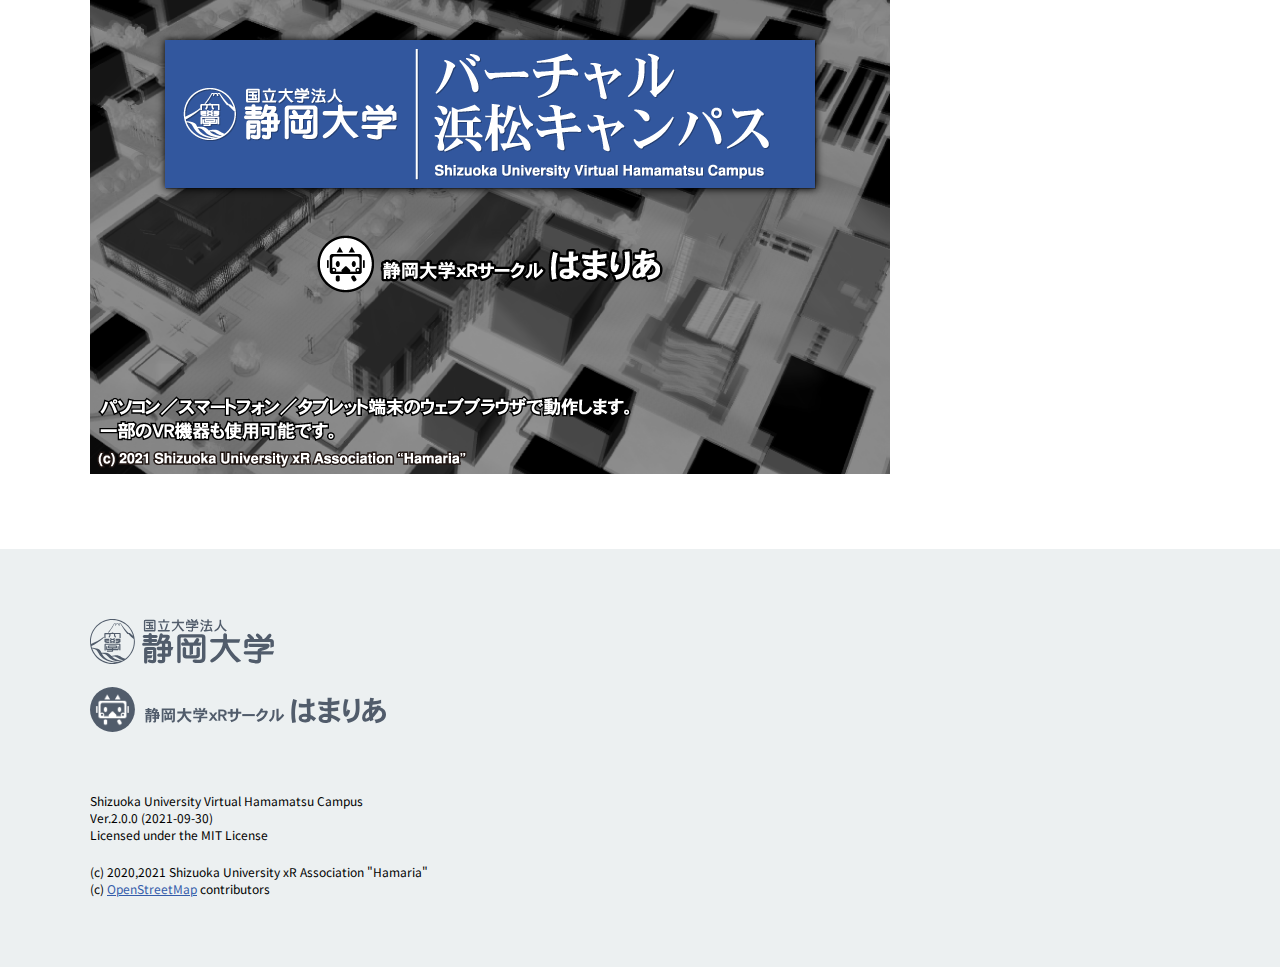
==== commit 2204c53a: "Update banner images" ====
--- a/index.html
+++ b/index.html
@@ -112,10 +112,13 @@
 						<b>バナー</b>
 					</p>
 					<p>
-						<img src="img/proclamation/banner_120_90.png">　<img src="img/proclamation/banner_120_90_en.png">　<img src="img/proclamation/banner_120_90_en2.png"><br>
+						<img src="img/proclamation/hc_banner_200_40.png">　<img src="img/proclamation/hc_banner_200_40_b.png">
 					</p>
 					<p>
-						<img src="img/proclamation/banner_750px.png" class="wrapper-large-banner">
+						<img src="img/cards.png" class="wrapper-large-banner">
+					</p>
+					<p>
+						<img src="img/proclamation/technofesta.png" class="wrapper-large-banner">
 					</p>
 				</div>
 			</div>
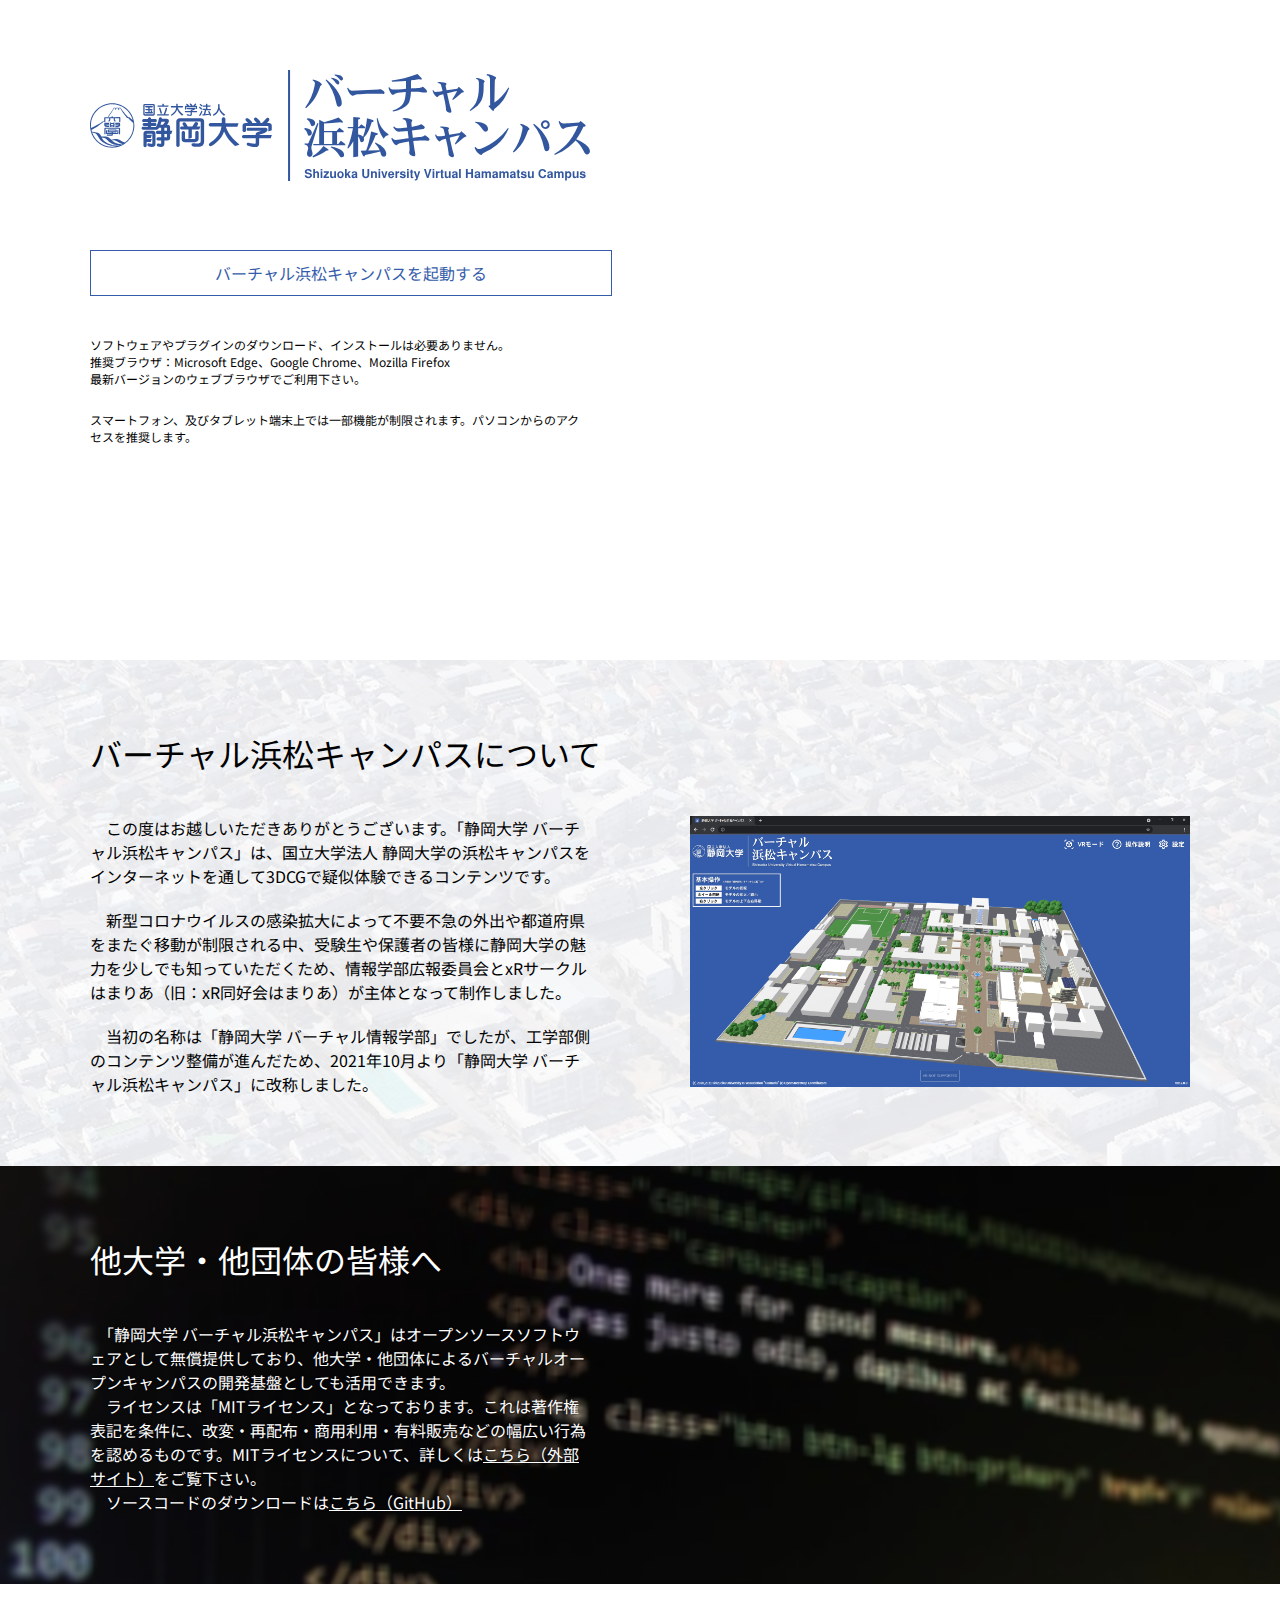
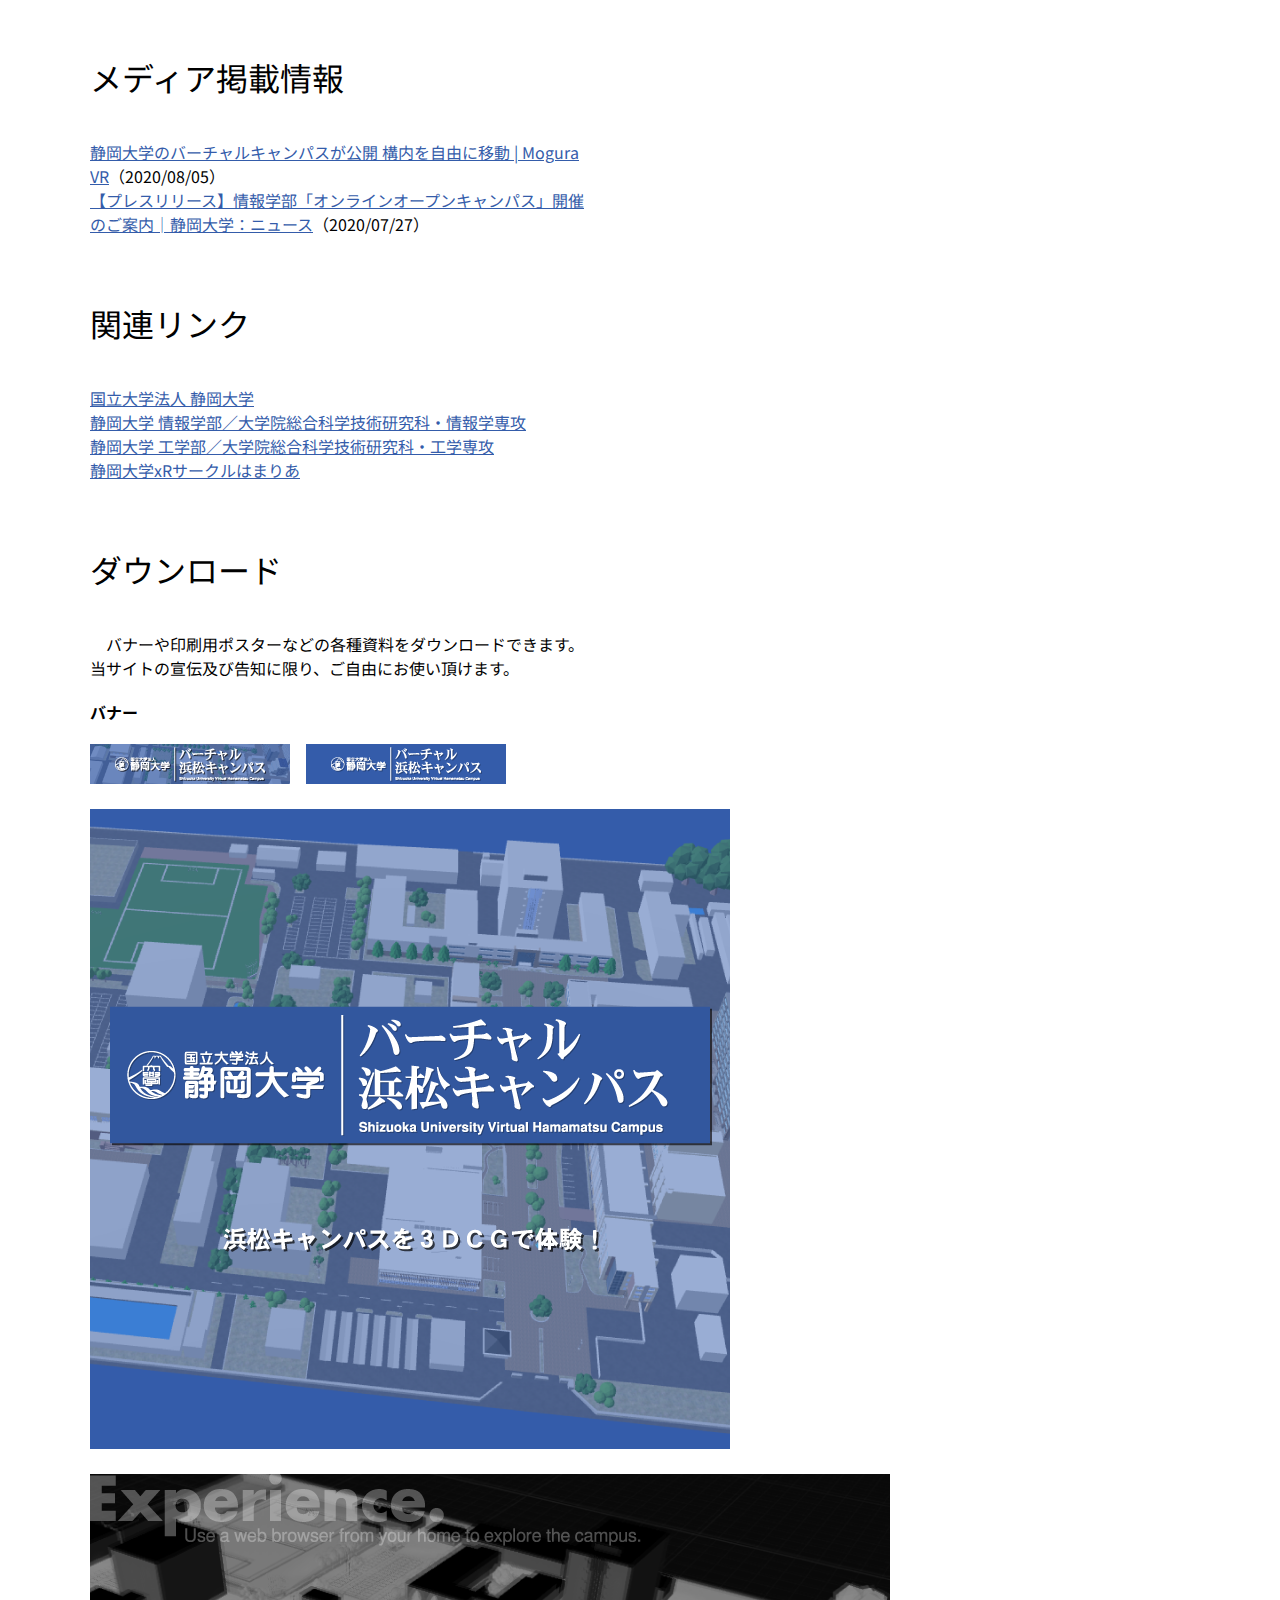
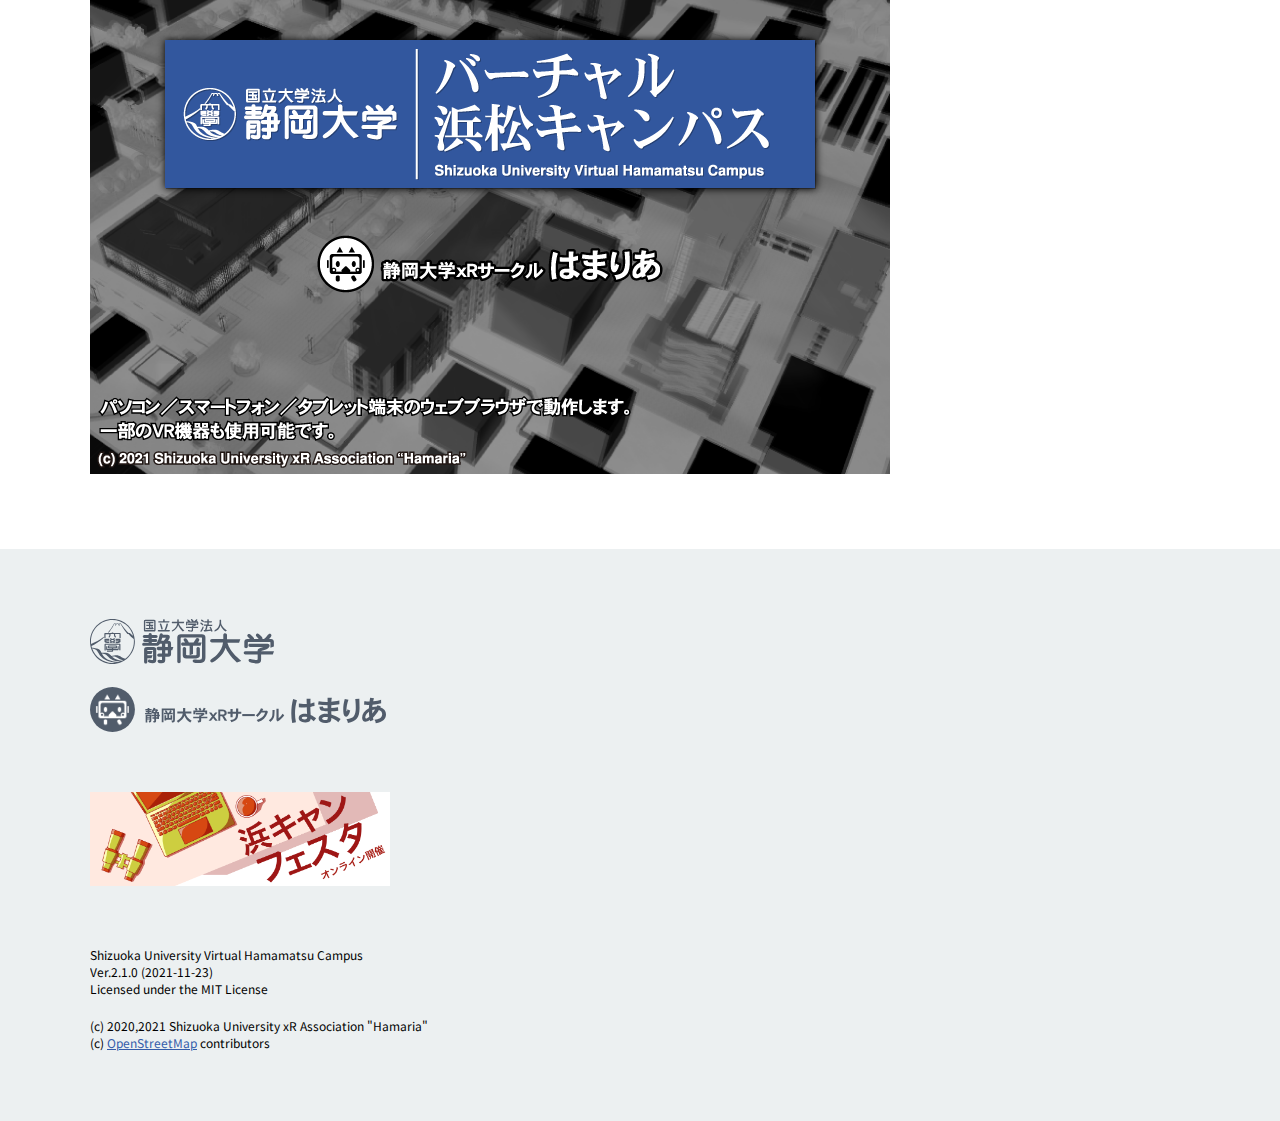
==== commit 0bfa7c43: "Add technofesta banner" ====
--- a/index.html
+++ b/index.html
@@ -134,8 +134,11 @@
 					<a href="https://xr-hamaria.github.io/" target="blank"><img src="img/hamaria.svg"></a>
 				</p><br>
 				<p>
+					<a href="https://www.inf.shizuoka.ac.jp/hamacamfesta/" target="blank"><img src="img/banner_hcfes21.png" width="300"></a>
+				</p><br>
+				<p>
 					Shizuoka University Virtual Hamamatsu Campus<br>
-					Ver.2.0.0 (2021-09-30)<br>
+					Ver.2.1.0 (2021-11-23)<br>
 					Licensed under the MIT License<br>
 				</p>
 				<p>
--- a/css/main.css
+++ b/css/main.css
@@ -99,24 +99,39 @@
 	font-size: 12px;
 }
 
-@media screen and ( max-width: 1120px ){
+@media screen and ( max-width: 1180px ){
+	.wrapper {
+		width: 900px;
+	}
+
+	.wrapper-left, .wrapper-right, .wrapper-start div {
+		width: 425px;
+	}
+}
+
+@media screen and ( max-width: 980px ){
 	body {
 		margin-top: -60px;
 	}
-	.page, .wrapper, .wrapper-left, .wrapper-right, .footer, .wrapper-logo, .wrapper-movie, .wrapper-image, .wrapper-start div {
+
+	.page, .wrapper, .wrapper-left, .wrapper-right, .footer, .wrapper-movie, .wrapper-image, .wrapper-start div {
 		width: 100%;
 		box-sizing: border-box;
 	}
+
 	.wrapper {
 		padding: 30px;
 	}
+
+	.wrapper-logo {
+		width: 80%;
+	}
+
 	.wrapper-start {
 		display: block;
 		margin-top: -20px;
 	}
-}
 
-@media screen and ( max-width: 820px ){
 	.wrapper-large-banner {
 		width: 80%;
 	}
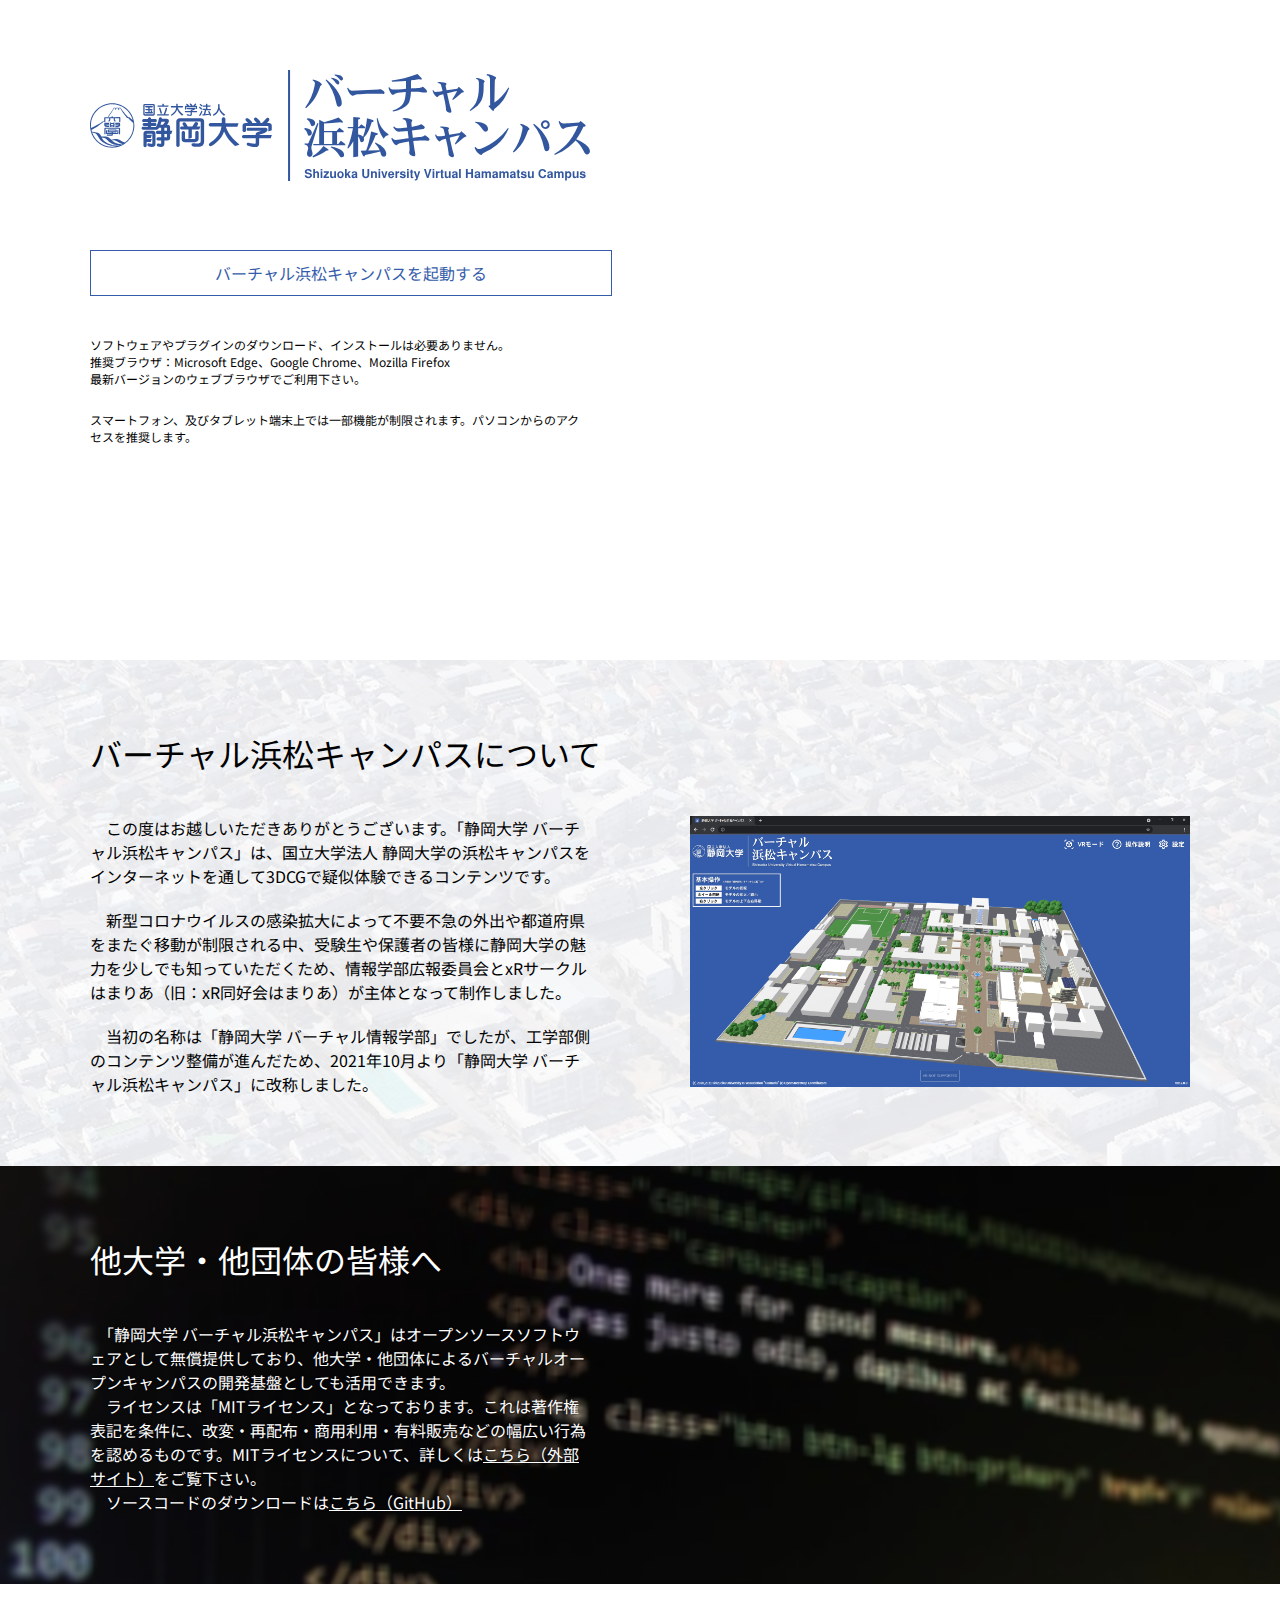
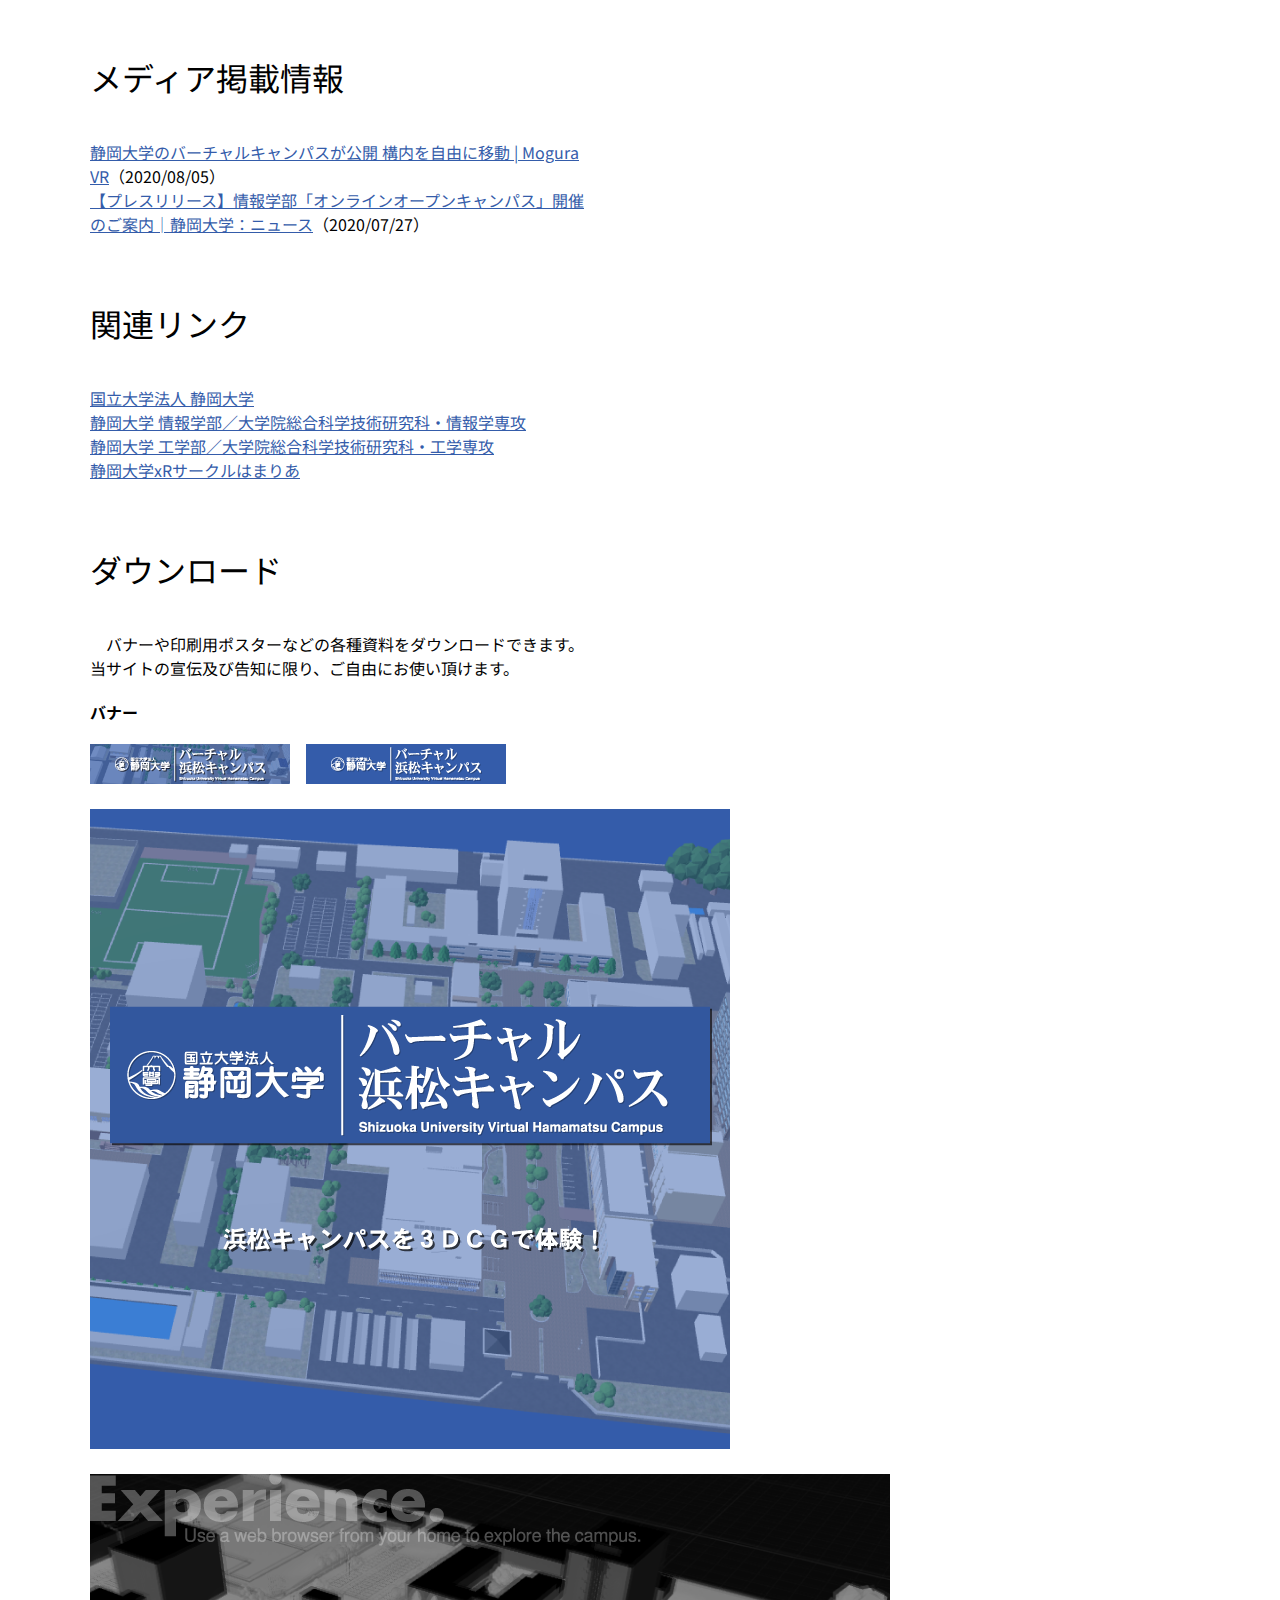
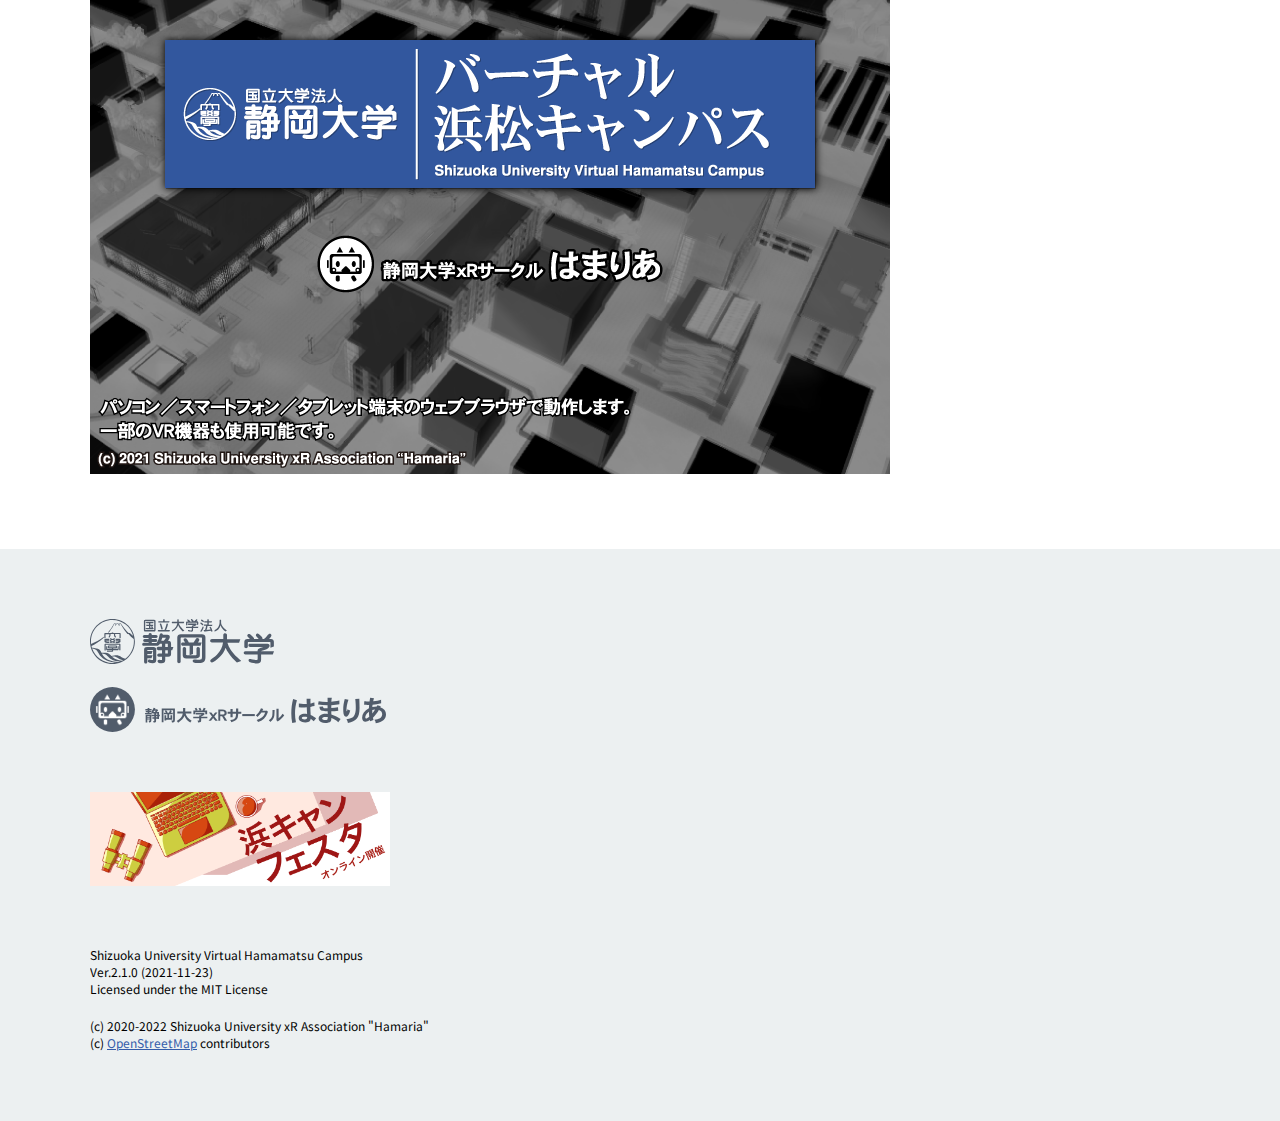
==== commit 7edca8f3: "Update hei.html" ====
--- a/index.html
+++ b/index.html
@@ -2,106 +2,172 @@
 <html lang="ja">
 	<head>
 		<title>静岡大学 バーチャル浜松キャンパス</title>
-		<meta charset="utf-8">
-		<meta name="viewport" content="width=device-width,initial-scale=1.0,minimum-scale=1.0,maximum-scale=1.0,user-scalable=no">
-		<link href="https://fonts.googleapis.com/css2?family=Noto+Sans+JP:wght@400;700&display=swap" rel="stylesheet"> 
-		<link rel="stylesheet" href="css/main.css">
-		<link rel="shortcut icon" type="image/x-icon" href="img/favicon.ico">
-		
+		<meta charset="utf-8" />
+		<meta
+			name="viewport"
+			content="width=device-width,initial-scale=1.0,minimum-scale=1.0,maximum-scale=1.0,user-scalable=no"
+		/>
+		<link
+			href="https://fonts.googleapis.com/css2?family=Noto+Sans+JP:wght@400;700&display=swap"
+			rel="stylesheet"
+		/>
+		<link rel="stylesheet" href="css/main.css" />
+		<link rel="shortcut icon" type="image/x-icon" href="img/favicon.ico" />
+
 		<!-- xr-hamaria.github.io 以外のドメインで当システムを運用する場合は、以下のコードを編集してください -->
-		<meta name="description" content="静岡大学の浜松キャンパスを3DCGで体験できるオンラインコンテンツです。">
-		<meta name="twitter:card" content="summary">
-		<meta property="og:title" content="静岡大学 バーチャル浜松キャンパス">
-		<meta property="og:description" content="静岡大学の浜松キャンパスを3DCGで体験できるオンラインコンテンツです。">
-		<meta property="og:image" content="https://xr-hamaria.github.io/virtual-inf/img/cards.png">
-		<script async src="https://www.googletagmanager.com/gtag/js?id=UA-103554097-3"></script>
+		<meta
+			name="description"
+			content="静岡大学の浜松キャンパスを3DCGで体験できるオンラインコンテンツです。"
+		/>
+		<meta name="twitter:card" content="summary" />
+		<meta property="og:title" content="静岡大学 バーチャル浜松キャンパス" />
+		<meta
+			property="og:description"
+			content="静岡大学の浜松キャンパスを3DCGで体験できるオンラインコンテンツです。"
+		/>
+		<meta
+			property="og:image"
+			content="https://xr-hamaria.github.io/virtual-inf/img/cards.png"
+		/>
+		<script
+			async
+			src="https://www.googletagmanager.com/gtag/js?id=UA-103554097-3"
+		></script>
 		<script>
-		  window.dataLayer = window.dataLayer || [];
-		  function gtag(){dataLayer.push(arguments);}
-		  gtag('js', new Date());
-		  gtag('config', 'UA-103554097-3');
+			window.dataLayer = window.dataLayer || [];
+			function gtag() {
+				dataLayer.push(arguments);
+			}
+			gtag("js", new Date());
+			gtag("config", "UA-103554097-3");
 		</script>
 		<!-- ここまで -->
-		
 	</head>
 	<body>
 		<div class="page">
 			<div class="wrapper">
-				<h1><img src="img/index_logo.svg" class="wrapper-logo"></h1>
-				<div class="wrapper-left">
-					<a href="vhc.html" class="wrapper-start"><div>バーチャル浜松キャンパスを起動する</div></a>
+				<h1><img src="img/index_logo.svg" class="wrapper-logo" /></h1>
+				<div class="wrapper-left">
+					<a href="vhc.html" class="wrapper-start"
+						><div>バーチャル浜松キャンパスを起動する</div></a
+					>
 					<div class="wrapper-info">
-						ソフトウェアやプラグインのダウンロード、インストールは必要ありません。<br>
-						推奨ブラウザ：Microsoft Edge、Google Chrome、Mozilla Firefox<br>
-						最新バージョンのウェブブラウザでご利用下さい。<br>
-					</div><br>
+						ソフトウェアやプラグインのダウンロード、インストールは必要ありません。<br />
+						推奨ブラウザ：Microsoft Edge、Google Chrome、Mozilla Firefox<br />
+						最新バージョンのウェブブラウザでご利用下さい。<br />
+					</div>
+					<br />
 					<div class="wrapper-info">
 						スマートフォン、及びタブレット端末上では一部機能が制限されます。パソコンからのアクセスを推奨します。
 					</div>
 				</div>
 				<div class="wrapper-right">
-					<iframe class="wrapper-movie" width="560" height="315" src="https://www.youtube.com/embed/DSnOqoI3nFo" title="YouTube video player" frameborder="0" allow="accelerometer; autoplay; clipboard-write; encrypted-media; gyroscope; picture-in-picture" allowfullscreen></iframe>
-				</div>
-			</div>
-		</div>
-		
+					<iframe
+						class="wrapper-movie"
+						width="560"
+						height="315"
+						src="https://www.youtube.com/embed/DSnOqoI3nFo"
+						title="YouTube video player"
+						frameborder="0"
+						allow="accelerometer; autoplay; clipboard-write; encrypted-media; gyroscope; picture-in-picture"
+						allowfullscreen
+					></iframe>
+				</div>
+			</div>
+		</div>
+
 		<!-- バーチャル浜松キャンパスについて -->
 		<div class="page" style="background-image: url('img/bg_about.png')">
 			<div class="wrapper">
 				<h1>バーチャル浜松キャンパスについて</h1>
 				<div class="wrapper-left">
 					<p>
-						　この度はお越しいただきありがとうございます。「静岡大学 バーチャル浜松キャンパス」は、国立大学法人 静岡大学の浜松キャンパスをインターネットを通して3DCGで疑似体験できるコンテンツです。
+						　この度はお越しいただきありがとうございます。「静岡大学
+						バーチャル浜松キャンパス」は、国立大学法人
+						静岡大学の浜松キャンパスをインターネットを通して3DCGで疑似体験できるコンテンツです。
 					</p>
 					<p>
 						　新型コロナウイルスの感染拡大によって不要不急の外出や都道府県をまたぐ移動が制限される中、受験生や保護者の皆様に静岡大学の魅力を少しでも知っていただくため、情報学部広報委員会とxRサークルはまりあ（旧：xR同好会はまりあ）が主体となって制作しました。
 					</p>
 					<p>
-						　当初の名称は「静岡大学 バーチャル情報学部」でしたが、工学部側のコンテンツ整備が進んだため、2021年10月より「静岡大学 バーチャル浜松キャンパス」に改称しました。
+						　当初の名称は「静岡大学
+						バーチャル情報学部」でしたが、工学部側のコンテンツ整備が進んだため、2021年10月より「静岡大学
+						バーチャル浜松キャンパス」に改称しました。
 					</p>
 				</div>
 				<div class="wrapper-right">
-					<img src="img/scshot.png" class="wrapper-image">
-				</div>
-			</div>
-		</div>
-		
+					<img src="img/scshot.png" class="wrapper-image" />
+				</div>
+			</div>
+		</div>
+
 		<!-- 他大学・他団体の皆様へ -->
-		<div class="page page-white" style="background-image: url('img/bg_oss.png')">
+		<div
+			class="page page-white"
+			style="background-image: url('img/bg_oss.png')"
+		>
 			<div class="wrapper">
 				<h1>他大学・他団体の皆様へ</h1>
 				<div class="wrapper-left">
 					<p>
-						　「静岡大学 バーチャル浜松キャンパス」はオープンソースソフトウェアとして無償提供しており、他大学・他団体によるバーチャルオープンキャンパスの開発基盤としても活用できます。<br>
-						　ライセンスは「MITライセンス」となっております。これは著作権表記を条件に、改変・再配布・商用利用・有料販売などの幅広い行為を認めるものです。MITライセンスについて、詳しくは<a href="https://wisdommingle.com/mit-license/" target="blank">こちら（外部サイト）</a>をご覧下さい。<br>
-						　ソースコードのダウンロードは<a href="https://github.com/xr-hamaria/virtual-inf" target="blank">こちら（GitHub）</a>
-					</p>
-				</div>
-			</div>
-		</div>
-		
+						　「静岡大学
+						バーチャル浜松キャンパス」はオープンソースソフトウェアとして無償提供しており、他大学・他団体によるバーチャルオープンキャンパスの開発基盤としても活用できます。<br />
+						　ライセンスは「MITライセンス」となっております。これは著作権表記を条件に、改変・再配布・商用利用・有料販売などの幅広い行為を認めるものです。MITライセンスについて、詳しくは<a
+							href="https://wisdommingle.com/mit-license/"
+							target="blank"
+							>こちら（外部サイト）</a
+						>をご覧下さい。<br />
+						　ソースコードのダウンロードは<a
+							href="https://github.com/xr-hamaria/virtual-inf"
+							target="blank"
+							>こちら（GitHub）</a
+						>
+					</p>
+				</div>
+			</div>
+		</div>
+
 		<!-- 関連リンク -->
 		<div class="page">
 			<div class="wrapper">
 				<h1>メディア掲載情報</h1>
 				<div class="wrapper-left">
 					<p>
-						<a href="https://www.moguravr.com/shizuoka-univ-virtual-campus/" target="blank">静岡大学のバーチャルキャンパスが公開 構内を自由に移動 | Mogura VR</a>（2020/08/05）<br>
-						<a href="https://www.shizuoka.ac.jp/news/detail.html?CN=6515" target="blank">【プレスリリース】情報学部「オンラインオープンキャンパス」開催のご案内│静岡大学：ニュース</a>（2020/07/27）
-					</p>
-				</div>
-			</div><br>
+						<a
+							href="https://www.moguravr.com/shizuoka-univ-virtual-campus/"
+							target="blank"
+							>静岡大学のバーチャルキャンパスが公開 構内を自由に移動 | Mogura
+							VR</a
+						>（2020/08/05）<br />
+						<a
+							href="https://www.shizuoka.ac.jp/news/detail.html?CN=6515"
+							target="blank"
+							>【プレスリリース】情報学部「オンラインオープンキャンパス」開催のご案内│静岡大学：ニュース</a
+						>（2020/07/27）
+					</p>
+				</div>
+			</div>
+			<br />
 			<div class="wrapper">
 				<h1>関連リンク</h1>
 				<div class="wrapper-left">
 					<p>
-						<a href="https://www.shizuoka.ac.jp/" target="blank">国立大学法人 静岡大学</a><br>
-						<a href="https://www.inf.shizuoka.ac.jp/" target="blank">静岡大学 情報学部／大学院総合科学技術研究科・情報学専攻</a><br>
-						<a href="https://www.eng.shizuoka.ac.jp/" target="blank">静岡大学 工学部／大学院総合科学技術研究科・工学専攻</a><br>
-						<a href="https://xr-hamaria.github.io/" target="blank">静岡大学xRサークルはまりあ</a>
-					</p>
-				</div>
-			</div><br>
+						<a href="https://www.shizuoka.ac.jp/" target="blank"
+							>国立大学法人 静岡大学</a
+						><br />
+						<a href="https://www.inf.shizuoka.ac.jp/" target="blank"
+							>静岡大学 情報学部／大学院総合科学技術研究科・情報学専攻</a
+						><br />
+						<a href="https://www.eng.shizuoka.ac.jp/" target="blank"
+							>静岡大学 工学部／大学院総合科学技術研究科・工学専攻</a
+						><br />
+						<a href="https://xr-hamaria.github.io/" target="blank"
+							>静岡大学xRサークルはまりあ</a
+						>
+					</p>
+				</div>
+			</div>
+			<br />
 			<div class="wrapper">
 				<h1>ダウンロード</h1>
 				<div class="wrapper-left">
@@ -112,41 +178,57 @@
 						<b>バナー</b>
 					</p>
 					<p>
-						<img src="img/proclamation/hc_banner_200_40.png">　<img src="img/proclamation/hc_banner_200_40_b.png">
-					</p>
-					<p>
-						<img src="img/cards.png" class="wrapper-large-banner">
-					</p>
-					<p>
-						<img src="img/proclamation/technofesta.png" class="wrapper-large-banner">
-					</p>
-				</div>
-			</div>
-		</div>
-		
+						<img src="img/proclamation/hc_banner_200_40.png" />　<img
+							src="img/proclamation/hc_banner_200_40_b.png"
+						/>
+					</p>
+					<p>
+						<img src="img/cards.png" class="wrapper-large-banner" />
+					</p>
+					<p>
+						<img
+							src="img/proclamation/technofesta.png"
+							class="wrapper-large-banner"
+						/>
+					</p>
+				</div>
+			</div>
+		</div>
+
 		<!-- フッター -->
 		<div class="page footer">
 			<div class="wrapper">
 				<p>
-					<a href="https://www.shizuoka.ac.jp/" target="blank"><img src="img/shizuoka_univ.svg"></a>
-				</p>
-				<p>
-					<a href="https://xr-hamaria.github.io/" target="blank"><img src="img/hamaria.svg"></a>
-				</p><br>
-				<p>
-					<a href="https://www.inf.shizuoka.ac.jp/hamacamfesta/" target="blank"><img src="img/banner_hcfes21.png" width="300"></a>
-				</p><br>
-				<p>
-					Shizuoka University Virtual Hamamatsu Campus<br>
-					Ver.2.1.0 (2021-11-23)<br>
-					Licensed under the MIT License<br>
-				</p>
-				<p>
-					(c) 2020,2021 Shizuoka University xR Association "Hamaria"<br>
-					(c) <a href="https://www.openstreetmap.org/" target="blank">OpenStreetMap</a> contributors
-				</p>
-			</div>
-		</div>
-
+					<a href="https://www.shizuoka.ac.jp/" target="blank"
+						><img src="img/shizuoka_univ.svg"
+					/></a>
+				</p>
+				<p>
+					<a href="https://xr-hamaria.github.io/" target="blank"
+						><img src="img/hamaria.svg"
+					/></a>
+				</p>
+				<br />
+				<p>
+					<a href="https://www.inf.shizuoka.ac.jp/hamacamfesta/" target="blank"
+						><img src="img/banner_hcfes21.png" width="300"
+					/></a>
+				</p>
+				<br />
+				<p>
+					Shizuoka University Virtual Hamamatsu Campus<br />
+					Ver.2.1.0 (2021-11-23)<br />
+					Licensed under the MIT License<br />
+				</p>
+				<p>
+					(c) 2020-2022 Shizuoka University xR Association "Hamaria"<br />
+					(c)
+					<a href="https://www.openstreetmap.org/" target="blank"
+						>OpenStreetMap</a
+					>
+					contributors
+				</p>
+			</div>
+		</div>
 	</body>
-</html>+</html>
